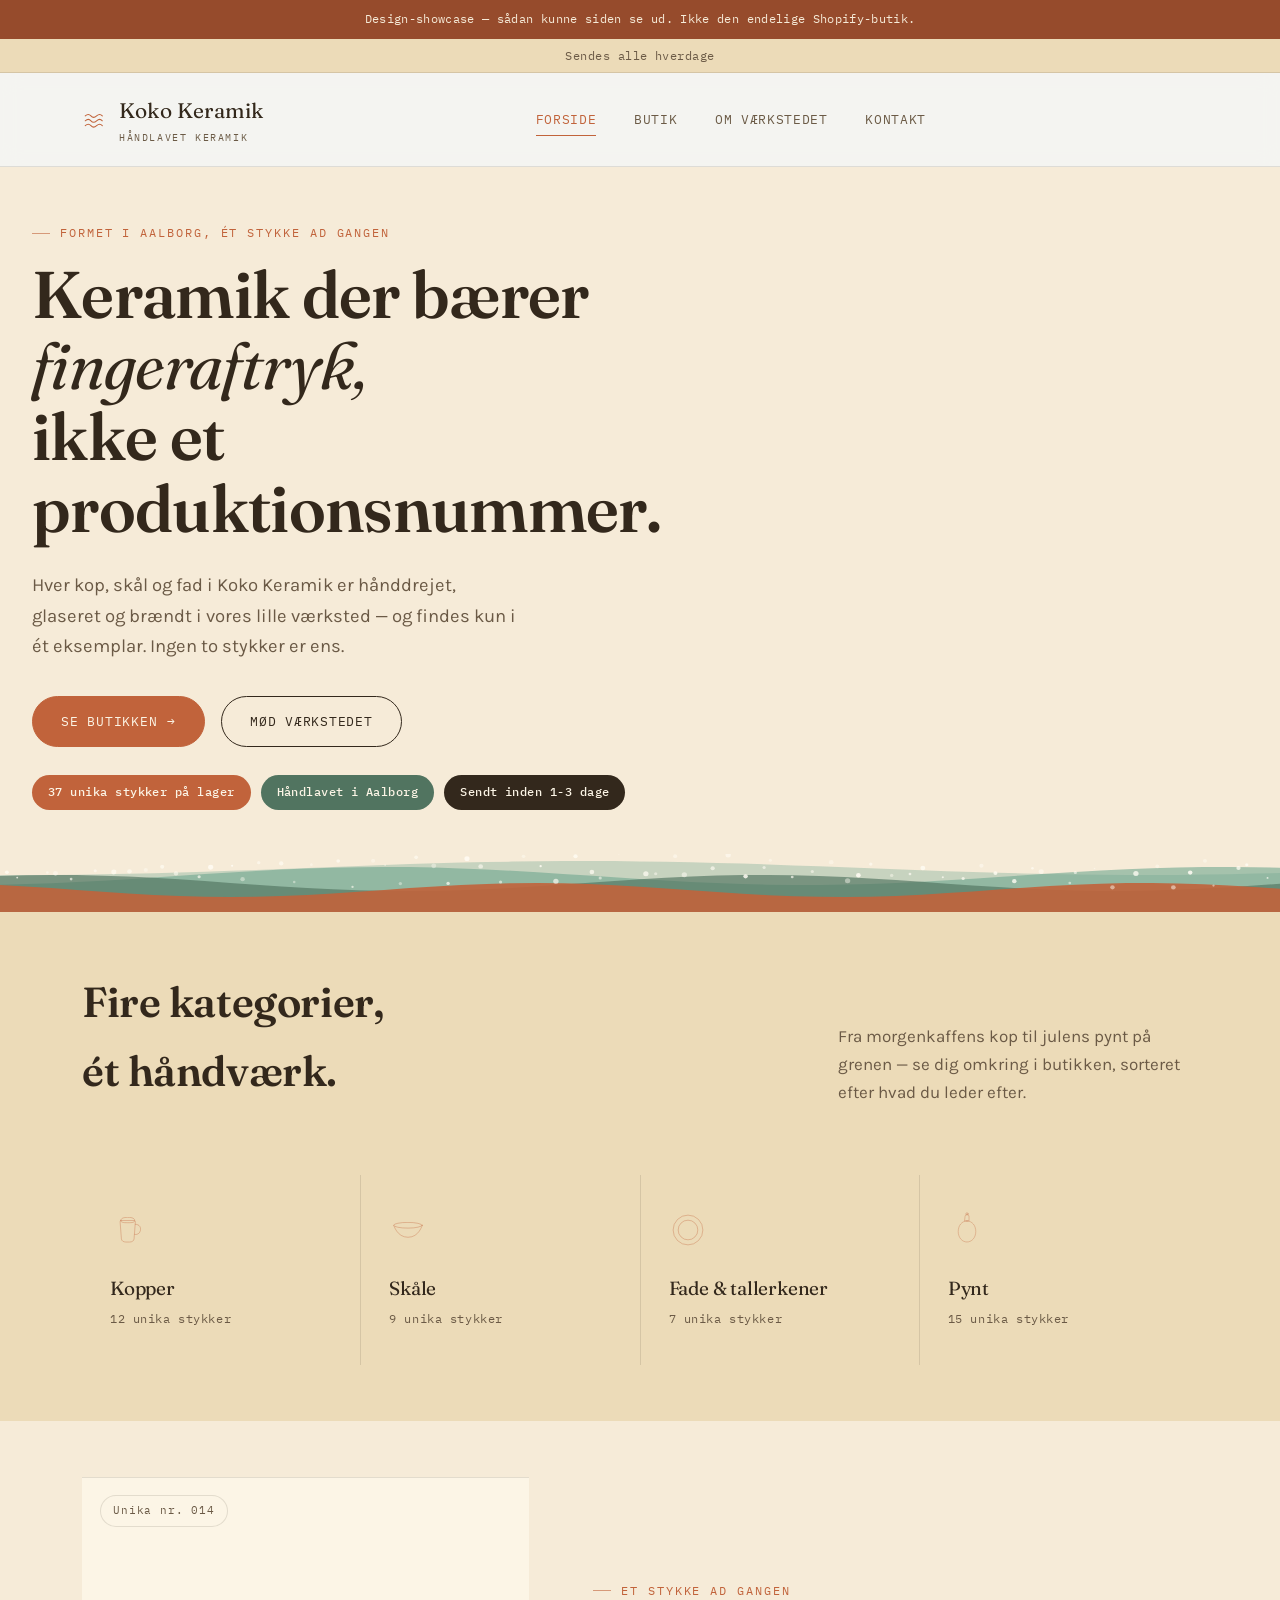
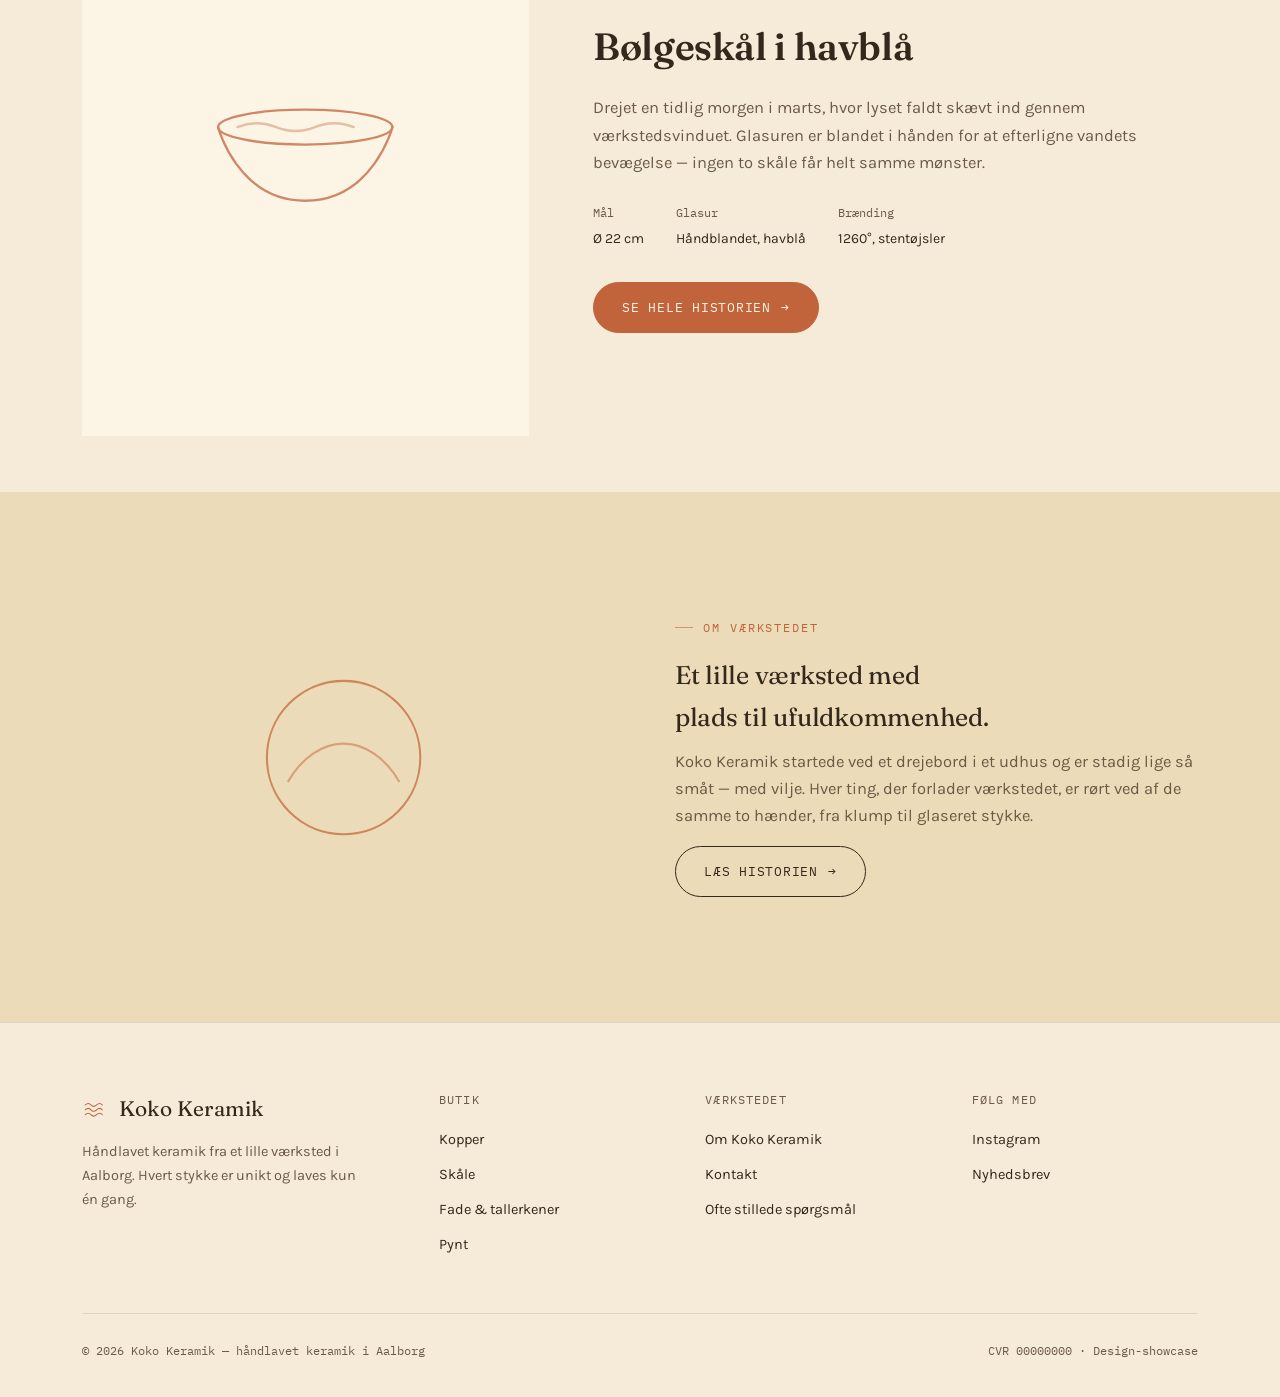
==== index.html @ 6562b710 "Add files via upload" ====
<!DOCTYPE html>
<html lang="da">
<head>
<meta charset="UTF-8">
<meta name="viewport" content="width=device-width, initial-scale=1.0">
<title>Koko Keramik — Håndlavet keramik</title>
<link rel="preconnect" href="https://fonts.googleapis.com">
<link href="https://fonts.googleapis.com/css2?family=Fraunces:ital,opsz,wght@0,9..144,300;0,9..144,500;0,9..144,600;1,9..144,400;1,9..144,500&family=Karla:wght@400;500;600&family=IBM+Plex+Mono:wght@400;500;700&display=swap" rel="stylesheet">
<link rel="stylesheet" href="style.css">
</head>
<body>

<div class="demo-flag">Design-showcase — sådan kunne siden se ud. Ikke den endelige Shopify-butik.</div>
<div class="announce">
  <div class="announce-track">
    <span class="announce-item show">Sendes alle hverdage</span>
    <span class="announce-item">Håndlavet, ét stykke ad gangen</span>
    <span class="announce-item">Specialbestillinger er mulige</span>
  </div>
</div>

<header class="site">
  <div class="nav">
    <a href="index.html" class="logo">
      <svg viewBox="0 0 32 32" fill="none" stroke="currentColor" stroke-width="1.3" stroke-linecap="round" stroke-linejoin="round"><path d="M4 11c2.5-2.2 5-2.2 7 0s4.5 2.2 7 0 5-2.2 7 0"/><path d="M4 17c2.5-2.2 5-2.2 7 0s4.5 2.2 7 0 5-2.2 7 0"/><path d="M4 23c2.5-2.2 5-2.2 7 0s4.5 2.2 7 0 5-2.2 7 0"/></svg>
      <span>Koko Keramik<span class="sub">Håndlavet keramik</span></span>
    </a>
    <nav class="links">
      <a href="index.html" class="active">Forside</a>
      <div class="nav-drop">
      <a href="butik.html">Butik</a>
      <div class="nav-drop-panel">
        <div class="nav-drop-col"><h5>Kopper</h5>
          <a href="butik.html#kopper">Morgenkopper</a>
          <a href="butik.html#kopper">Espressokopper</a>
          <a href="butik.html#kopper">Krus med hank</a>
        </div>
        <div class="nav-drop-col"><h5>Skåle</h5>
          <a href="butik.html#skaale">Morgenmadsskåle</a>
          <a href="butik.html#skaale">Serveringsskåle</a>
        </div>
        <div class="nav-drop-col"><h5>Fade &amp; tallerkener</h5>
          <a href="butik.html#fade">Store fade</a>
          <a href="butik.html#fade">Tallerkener</a>
        </div>
        <div class="nav-drop-col"><h5>Pynt</h5>
          <a href="butik.html#pynt">Vægpynt</a>
          <a href="butik.html#pynt">Sæsonpynt</a>
        </div>
      </div>
    </div>
      <a href="om-vaerkstedet.html">Om værkstedet</a>
      <a href="kontakt.html">Kontakt</a>
    </nav>
    <div class="nav-cart">
      <button class="burger" aria-label="Åbn menu" aria-expanded="false">
        <svg width="24" height="24" viewBox="0 0 24 24" fill="none" stroke="currentColor" stroke-width="1.2" stroke-linecap="round"><path d="M3 6h18M3 12h18M3 18h18"/></svg>
      </button>
    </div>
  </div>
</header>

<main>
  <section class="hero">
    <div class="wrap" style="display:grid;grid-template-columns:1.05fr .95fr;gap:40px;align-items:center;">
      <div>
        <div class="eyebrow">Formet i Aalborg, ét stykke ad gangen</div>
        <h1>Keramik der bærer <span class="italic">fingeraftryk,</span><br>ikke et produktionsnummer.</h1>
        <p class="lead">Hver kop, skål og fad i Koko Keramik er hånddrejet, glaseret og brændt i vores lille værksted — og findes kun i ét eksemplar. Ingen to stykker er ens.</p>
        <div class="hero-cta">
          <a href="butik.html" class="btn btn-primary">Se butikken <span class="btn-arrow">→</span></a>
          <a href="om-vaerkstedet.html" class="btn">Mød værkstedet</a>
        </div>
        <div class="hero-badges">
          <span>37 unika stykker på lager</span>
          <span>Håndlavet i Aalborg</span>
          <span>Sendt inden 1-3 dage</span>
        </div>
      </div>
      <div class="hero-art">
        <svg viewBox="0 0 200 260" fill="none" stroke="currentColor" stroke-width="1.2" stroke-linecap="round" stroke-linejoin="round" style="color:var(--clay)">
          <path class="draw-path" d="M20 90c14-10 28-10 42 0s28 10 42 0 28-10 42 0 28-10 42-10"/>
          <path class="draw-path" style="animation-delay:.6s" d="M14 128c14-10 28-10 42 0s28 10 42 0 28-10 42 0 28-10 42-10"/>
          <path class="draw-path" style="animation-delay:.9s" d="M8 166c14-10 28-10 42 0s28 10 42 0 28-10 42 0 28-10 42-10"/>
          <path class="draw-path" style="animation-delay:1.2s" opacity=".6" d="M2 204c14-10 28-10 42 0s28 10 42 0 28-10 42 0 28-10 42-10"/>
        </svg>
      </div>
    </div>
  </section>

  <div class="wave-edge" data-wave></div>

  <section class="alt">
    <div class="wrap fade-up">
      <div class="section-head">
        <h2>Fire kategorier,<br>ét håndværk.</h2>
        <p class="desc">Fra morgenkaffens kop til julens pynt på grenen — se dig omkring i butikken, sorteret efter hvad du leder efter.</p>
      </div>
      <div class="cat-grid">
        <a href="butik.html#kopper" class="cat-card">
          <svg viewBox="0 0 120 120" fill="none" stroke="currentColor" stroke-width="1.3" stroke-linecap="round" stroke-linejoin="round"><path d="M35 30c-2 0-3 2-3 5l4 53c.5 6 6 10 14 10h12c8 0 13.5-4 14-10l4-53c0-3-1-5-3-5z"/><path d="M80 42c14 0 18 10 16 20-2 10-12 14-18 12"/><path d="M34 30c0-6 7-10 22-10s22 4 22 10-7 7-22 7-22-1-22-7z"/></svg>
          <h3>Kopper</h3>
          <div class="cnt">12 unika stykker</div>
          <span class="go">Se alle →</span>
        </a>
        <a href="butik.html#skaale" class="cat-card">
          <svg viewBox="0 0 120 90" fill="none" stroke="currentColor" stroke-width="1.3" stroke-linecap="round" stroke-linejoin="round"><path d="M15 30c0 0 10 38 45 38s45-38 45-38"/><ellipse cx="60" cy="30" rx="45" ry="9"/></svg>
          <h3>Skåle</h3>
          <div class="cnt">9 unika stykker</div>
          <span class="go">Se alle →</span>
        </a>
        <a href="butik.html#fade" class="cat-card">
          <svg viewBox="0 0 120 120" fill="none" stroke="currentColor" stroke-width="1.3"><circle cx="60" cy="60" r="47"/><circle cx="60" cy="60" r="31"/></svg>
          <h3>Fade &amp; tallerkener</h3>
          <div class="cnt">7 unika stykker</div>
          <span class="go">Se alle →</span>
        </a>
        <a href="butik.html#pynt" class="cat-card">
          <svg viewBox="0 0 100 130" fill="none" stroke="currentColor" stroke-width="1.3" stroke-linecap="round" stroke-linejoin="round"><path d="M50 34c18 0 30 16 30 36 0 22-14 36-30 36s-30-14-30-36c0-20 12-36 30-36z"/><path d="M43 20c0-5 3-8 7-8s7 3 7 8v14H43z"/><circle cx="50" cy="10" r="4"/></svg>
          <h3>Pynt</h3>
          <div class="cnt">15 unika stykker</div>
          <span class="go">Se alle →</span>
        </a>
      </div>
    </div>
  </section>

  <section>
    <div class="wrap spotlight fade-up">
      <div class="spotlight-art">
        <span class="tag-unika">Unika nr. 014</span>
        <svg viewBox="0 0 120 90" fill="none" stroke="currentColor" stroke-width="1.2" stroke-linecap="round" stroke-linejoin="round"><path d="M15 30c0 0 10 38 45 38s45-38 45-38"/><ellipse cx="60" cy="30" rx="45" ry="9"/><path d="M25 30q10-4 20 0t20 0 20 0" opacity=".5"/></svg>
      </div>
      <div>
        <div class="eyebrow">Et stykke ad gangen</div>
        <h2>Bølgeskål i havblå</h2>
        <p class="story">Drejet en tidlig morgen i marts, hvor lyset faldt skævt ind gennem værkstedsvinduet. Glasuren er blandet i hånden for at efterligne vandets bevægelse — ingen to skåle får helt samme mønster.</p>
        <div class="meta">
          <div>Mål<span>Ø 22 cm</span></div>
          <div>Glasur<span>Håndblandet, havblå</span></div>
          <div>Brænding<span>1260°, stentøjsler</span></div>
        </div>
        <a href="produkt.html" class="btn btn-primary">Se hele historien <span class="btn-arrow">→</span></a>
      </div>
    </div>
  </section>

  <section class="alt">
    <div class="wrap split fade-up">
      <div class="split-art">
        <svg viewBox="0 0 120 120" fill="none" stroke="currentColor" stroke-width="1.2"><circle cx="60" cy="60" r="44"/><path d="M28 74c8-14 20-22 32-22s24 8 32 22" opacity=".7"/></svg>
      </div>
      <div>
        <div class="eyebrow">Om værkstedet</div>
        <h2>Et lille værksted med<br>plads til ufuldkommenhed.</h2>
        <p>Koko Keramik startede ved et drejebord i et udhus og er stadig lige så småt — med vilje. Hver ting, der forlader værkstedet, er rørt ved af de samme to hænder, fra klump til glaseret stykke.</p>
        <a href="om-vaerkstedet.html" class="btn">Læs historien <span class="btn-arrow">→</span></a>
      </div>
    </div>
  </section>
</main>

<footer>
  <div class="wrap">
    <div class="footer-grid">
      <div>
        <div class="logo" style="margin-bottom:14px;">
          <svg viewBox="0 0 32 32" fill="none" stroke="currentColor" stroke-width="1.3" stroke-linecap="round" stroke-linejoin="round"><path d="M4 11c2.5-2.2 5-2.2 7 0s4.5 2.2 7 0 5-2.2 7 0"/><path d="M4 17c2.5-2.2 5-2.2 7 0s4.5 2.2 7 0 5-2.2 7 0"/><path d="M4 23c2.5-2.2 5-2.2 7 0s4.5 2.2 7 0 5-2.2 7 0"/></svg>
          <span>Koko Keramik</span>
        </div>
        <p style="max-width:32ch;color:var(--ink-soft);font-size:14.5px;">Håndlavet keramik fra et lille værksted i Aalborg. Hvert stykke er unikt og laves kun én gang.</p>
      </div>
      <div>
        <h4>Butik</h4>
        <ul>
          <li><a href="butik.html#kopper">Kopper</a></li>
          <li><a href="butik.html#skaale">Skåle</a></li>
          <li><a href="butik.html#fade">Fade &amp; tallerkener</a></li>
          <li><a href="butik.html#pynt">Pynt</a></li>
        </ul>
      </div>
      <div>
        <h4>Værkstedet</h4>
        <ul>
          <li><a href="om-vaerkstedet.html">Om Koko Keramik</a></li>
          <li><a href="kontakt.html">Kontakt</a></li>
          <li><a href="kontakt.html#faq">Ofte stillede spørgsmål</a></li>
        </ul>
      </div>
      <div>
        <h4>Følg med</h4>
        <ul>
          <li><a href="#">Instagram</a></li>
          <li><a href="#">Nyhedsbrev</a></li>
        </ul>
      </div>
    </div>
    <div class="footer-bottom">
      <span>© 2026 Koko Keramik — håndlavet keramik i Aalborg</span>
      <span>CVR 00000000 · Design-showcase</span>
    </div>
  </div>
</footer>

<script src="script.js"></script>
</body>
</html>
---- style.css ----
/* ===========================================================
   Lerværk / Keramik-webshop showcase
   Design tokens — "skum på stranden" (foam on the shore)
=========================================================== */
:root{
  --bone: #F6EBD8;          /* canvas — sun-warmed dune sand */
  --bone-deep: #ECDBB8;     /* section alt bg — warm packed sand */
  --card: #FCF5E6;          /* card surface — bleached shell, warm white */
  --ink: #33281C;           /* primary text — warm driftwood near-black */
  --ink-soft: #6B5A46;      /* secondary text — warm sand-brown */
  --clay: #C1633B;          /* primary accent — sunset terracotta */
  --clay-deep: #964B2C;     /* hover/deep accent */
  --sage: #71A78F;          /* secondary accent — sunlit shore water */
  --sage-deep: #517460;
  --taupe: #CDB78C;         /* borders, muted — warm sand line */
  --line: rgba(51,40,28,0.12);
  --gold: #D9A552;          /* rare highlight — golden hour on the water */
  --foam: #FFFCF3;

  --font-display: 'Fraunces', serif;
  --font-body: 'Karla', sans-serif;
  --font-mono: 'IBM Plex Mono', monospace;

  --wrap: 1180px;
}

*{box-sizing:border-box;}
html{scroll-behavior:smooth;}
body{
  margin:0;
  background:var(--bone);
  color:var(--ink);
  font-family:var(--font-body);
  font-size:17px;
  line-height:1.65;
  -webkit-font-smoothing:antialiased;
}
img,svg{max-width:100%;display:block;}
a{color:inherit;text-decoration:none;}
h1,h2,h3,h4{font-family:var(--font-display);font-weight:400;margin:0 0 .4em;letter-spacing:-0.01em;color:var(--ink);}
p{margin:0 0 1em;}
.wrap{max-width:var(--wrap);margin:0 auto;padding:0 32px;}
.eyebrow{font-family:var(--font-mono);font-size:12px;letter-spacing:.16em;text-transform:uppercase;color:var(--clay);display:flex;align-items:center;gap:10px;margin-bottom:16px;font-weight:400;}
.eyebrow::before{content:"";width:18px;height:1px;background:var(--clay);display:inline-block;opacity:.6;}
.italic{font-style:italic;font-weight:400;}

.wave-edge{width:100%;height:58px;overflow:hidden;line-height:0;}
.wave-edge svg{width:100%;height:58px;display:block;}

.btn{display:inline-flex;align-items:center;gap:10px;font-family:var(--font-mono);font-size:12.5px;letter-spacing:.06em;text-transform:uppercase;padding:14px 28px;border-radius:999px;border:1px solid var(--ink);background:transparent;color:var(--ink);cursor:pointer;transition:all .3s ease;}
.btn:hover{background:var(--ink);color:var(--bone);border-color:var(--ink);}
.btn-primary{background:var(--clay);border-color:var(--clay);color:var(--card);}
.btn-primary:hover{background:var(--clay-deep);border-color:var(--clay-deep);color:var(--card);}
.btn-arrow{transition:transform .3s ease;}
.btn:hover .btn-arrow{transform:translateX(4px);}

header.site{position:sticky;top:0;z-index:50;background:rgba(244,246,245,0.86);backdrop-filter:blur(10px);border-bottom:1px solid var(--line);}
.nav{max-width:var(--wrap);margin:0 auto;padding:20px 32px;display:flex;align-items:center;justify-content:space-between;}
.logo{display:flex;align-items:center;gap:11px;font-family:var(--font-display);font-size:21px;font-weight:400;color:var(--ink);letter-spacing:.01em;}
.logo svg{width:26px;height:26px;flex-shrink:0;color:var(--clay);}
.logo .sub{font-family:var(--font-mono);font-size:10px;letter-spacing:.16em;text-transform:uppercase;color:var(--ink-soft);display:block;font-weight:400;margin-top:2px;}
nav.links{display:flex;flex-direction:row;flex-wrap:nowrap;align-items:center;gap:38px;font-family:var(--font-mono);font-size:12.5px;letter-spacing:.05em;text-transform:uppercase;}
nav.links a{position:relative;padding:4px 0;color:var(--ink-soft);font-weight:400;}
nav.links a:hover,nav.links a.active{color:var(--clay);}
nav.links a.active::after{content:"";position:absolute;left:0;right:0;bottom:-2px;height:1px;background:var(--clay);}
.nav-cart{display:flex;align-items:center;gap:22px;}
.burger{display:none;background:none;border:none;cursor:pointer;color:var(--ink);}

@media (max-width:860px){
  nav.links{position:fixed;inset:66px 0 0 0;background:var(--bone);flex-direction:column;gap:0;padding:10px 32px;transform:translateY(-8px);opacity:0;pointer-events:none;transition:all .25s ease;border-top:1px solid var(--line);}
  nav.links.open{opacity:1;transform:translateY(0);pointer-events:auto;}
  nav.links a{padding:16px 0;border-bottom:1px solid var(--line);font-size:13.5px;}
  .burger{display:block;}
}

.hero{padding:56px 0 44px;display:grid;grid-template-columns:1.05fr .95fr;gap:40px;align-items:center;}
.hero h1{font-size:clamp(40px,5.4vw,66px);line-height:1.08;font-weight:600;}
.hero p.lead{font-size:18.5px;color:var(--ink-soft);max-width:44ch;margin-bottom:34px;font-weight:400;}
.hero-cta{display:flex;gap:16px;flex-wrap:wrap;}
.hero-badges{display:flex;gap:10px;flex-wrap:wrap;margin-top:28px;}
.hero-badges span{font-family:var(--font-mono);font-size:11.5px;font-weight:500;letter-spacing:.04em;background:var(--clay);color:var(--card);padding:8px 16px;border-radius:999px;}
.hero-badges span:nth-child(2){background:var(--sage-deep);}
.hero-badges span:nth-child(3){background:var(--ink);}
.hero-art{position:relative;display:flex;align-items:center;justify-content:center;}
.hero-art svg{width:100%;max-width:440px;}
.draw-path{stroke-dasharray:1400;stroke-dashoffset:1400;animation:draw 2.8s ease forwards .3s;}
@keyframes draw{to{stroke-dashoffset:0;}}
@media (prefers-reduced-motion: reduce){.draw-path{animation:none;stroke-dashoffset:0;}}

@media (max-width:860px){
  .hero{grid-template-columns:1fr;padding:52px 0 30px;text-align:left;}
  .hero-art{order:-1;margin-bottom:8px;}
  .hero-art svg{max-width:240px;}
}

section{padding:56px 0;}
section.alt{background:var(--bone-deep);}
.section-head{display:flex;justify-content:space-between;align-items:flex-end;gap:24px;margin-bottom:52px;flex-wrap:wrap;}
.section-head h2{font-size:clamp(28px,3.6vw,42px);max-width:15ch;font-weight:600;}
.section-head .desc{max-width:36ch;color:var(--ink-soft);}

.cat-grid{display:grid;grid-template-columns:repeat(4,1fr);gap:1px;background:var(--line);}
.cat-card{background:var(--bone-deep);padding:36px 28px;transition:background .3s ease;position:relative;}
section:not(.alt) .cat-card{background:var(--card);}
.cat-card:hover{background:var(--bone);}
.cat-card svg{width:38px;height:38px;color:var(--clay);margin-bottom:24px;opacity:.85;}
.cat-card h3{font-size:19px;margin-bottom:6px;font-weight:400;}
.cat-card .cnt{font-family:var(--font-mono);font-size:11.5px;color:var(--ink-soft);letter-spacing:.05em;}
.cat-card .go{position:absolute;right:22px;bottom:22px;font-family:var(--font-mono);font-size:11.5px;opacity:0;transform:translateX(-6px);transition:all .3s ease;color:var(--clay);}
.cat-card:hover .go{opacity:1;transform:translateX(0);}
@media (max-width:860px){.cat-grid{grid-template-columns:1fr 1fr;}}
@media (max-width:520px){.cat-grid{grid-template-columns:1fr;}}

.spotlight{display:grid;grid-template-columns:.85fr 1.15fr;gap:64px;align-items:center;}
.spotlight-art{background:var(--card);aspect-ratio:4/5;display:flex;align-items:center;justify-content:center;position:relative;overflow:hidden;box-shadow:0 1px 0 var(--line) inset;}
.spotlight-art svg{width:52%;color:var(--clay);opacity:.75;}
.tag-unika{position:absolute;top:18px;left:18px;font-family:var(--font-mono);font-size:10.5px;letter-spacing:.08em;background:var(--card);color:var(--ink-soft);padding:6px 12px;border:1px solid var(--line);border-radius:999px;}
.spotlight h2{font-size:clamp(26px,3vw,38px);font-weight:600;}
.spotlight .story{color:var(--ink-soft);font-size:16.5px;}
.spotlight .meta{display:flex;gap:32px;margin:28px 0 32px;font-family:var(--font-mono);font-size:11.5px;color:var(--ink-soft);flex-wrap:wrap;}
.spotlight .meta div span{display:block;color:var(--ink);font-size:14px;font-family:var(--font-body);margin-top:4px;}
@media (max-width:860px){.spotlight{grid-template-columns:1fr;}}

.split{display:grid;grid-template-columns:1fr 1fr;gap:70px;align-items:center;}
.split-art{background:var(--bone-deep);aspect-ratio:5/4;display:flex;align-items:center;justify-content:center;}
.split-art svg{width:40%;color:var(--clay);opacity:.7;}
.split p{color:var(--ink-soft);font-size:16.5px;}
@media (max-width:860px){.split{grid-template-columns:1fr;gap:32px;}}

footer{border-top:1px solid var(--line);padding:68px 0 36px;}
.footer-grid{display:grid;grid-template-columns:1.4fr 1fr 1fr 1fr;gap:40px;margin-bottom:56px;}
.footer-grid h4{font-family:var(--font-mono);font-size:11.5px;letter-spacing:.1em;text-transform:uppercase;color:var(--ink-soft);margin-bottom:18px;font-weight:400;}
.footer-grid ul{list-style:none;padding:0;margin:0;display:flex;flex-direction:column;gap:11px;font-size:14.5px;}
.footer-grid ul a:hover{color:var(--clay);}
.footer-bottom{display:flex;justify-content:space-between;align-items:center;padding-top:28px;border-top:1px solid var(--line);font-family:var(--font-mono);font-size:11.5px;color:var(--ink-soft);flex-wrap:wrap;gap:12px;}
@media (max-width:860px){.footer-grid{grid-template-columns:1fr 1fr;}}

.crumbs{font-family:var(--font-mono);font-size:11.5px;color:var(--ink-soft);padding:26px 0 0;letter-spacing:.03em;}
.crumbs a:hover{color:var(--clay);}

.page-head{padding:32px 0 40px;}
.page-head h1{font-size:clamp(34px,4.6vw,52px);max-width:17ch;font-weight:600;}
.page-head p{max-width:52ch;color:var(--ink-soft);font-size:17.5px;}

.tabs{display:flex;gap:10px;flex-wrap:wrap;margin-bottom:44px;font-family:var(--font-mono);font-size:12px;letter-spacing:.05em;text-transform:uppercase;}
.tab{padding:10px 20px;border:1px solid var(--line);border-radius:999px;cursor:pointer;background:transparent;color:var(--ink-soft);transition:all .25s ease;}
.tab:hover{border-color:var(--clay);color:var(--clay);}
.tab.active{background:var(--ink);border-color:var(--ink);color:var(--bone);}

.product-grid{display:grid;grid-template-columns:repeat(3,1fr);gap:44px 30px;}
.p-card{cursor:pointer;}
.p-card .thumb{background:var(--card);aspect-ratio:4/5;display:flex;align-items:center;justify-content:center;position:relative;overflow:hidden;margin-bottom:18px;box-shadow:0 1px 0 var(--line) inset;}
.p-card .thumb svg{width:44%;color:var(--clay);opacity:.7;transition:transform .4s ease,opacity .3s ease;}
.p-card:hover .thumb svg{transform:scale(1.05);opacity:.95;}
.p-card .row{display:flex;justify-content:space-between;align-items:baseline;gap:10px;}
.p-card h3{font-size:16.5px;margin-bottom:4px;font-weight:400;}
.p-card .cat{font-family:var(--font-mono);font-size:10.5px;color:var(--ink-soft);letter-spacing:.06em;text-transform:uppercase;}
.p-card .price{font-family:var(--font-mono);font-size:14px;white-space:nowrap;color:var(--ink-soft);}
.p-card .desc{font-size:14px;color:var(--ink-soft);margin-top:5px;}
.stock{position:absolute;top:14px;left:14px;font-family:var(--font-mono);font-size:10px;background:var(--card);color:var(--ink-soft);border:1px solid var(--line);border-radius:999px;padding:5px 10px;letter-spacing:.04em;}
@media (max-width:860px){.product-grid{grid-template-columns:1fr 1fr;}}
@media (max-width:560px){.product-grid{grid-template-columns:1fr;}}

.p-detail{display:grid;grid-template-columns:1fr 1fr;gap:70px;padding:40px 0 90px;}
.p-detail .art{background:var(--card);aspect-ratio:4/5;display:flex;align-items:center;justify-content:center;position:relative;box-shadow:0 1px 0 var(--line) inset;}
.p-detail .art svg{width:54%;color:var(--clay);opacity:.75;}
.p-detail .price{font-family:var(--font-mono);font-size:22px;margin:16px 0 24px;color:var(--ink-soft);}
.spec-list{border-top:1px solid var(--line);margin-top:30px;}
.spec-list div{display:flex;justify-content:space-between;padding:14px 0;border-bottom:1px solid var(--line);font-size:14.5px;}
.spec-list span:first-child{color:var(--ink-soft);font-family:var(--font-mono);font-size:11px;text-transform:uppercase;letter-spacing:.05em;}
.story-block{margin-top:28px;color:var(--ink-soft);}
.buy-row{display:flex;gap:14px;margin-top:32px;flex-wrap:wrap;}
@media (max-width:860px){.p-detail{grid-template-columns:1fr;gap:34px;}}

.timeline{display:grid;grid-template-columns:repeat(4,1fr);gap:30px;}
.tl-step{border-top:1px solid var(--clay);padding-top:20px;}
.tl-step .num{font-family:var(--font-mono);font-size:11px;color:var(--clay);margin-bottom:12px;display:block;letter-spacing:.04em;}
.tl-step h3{font-weight:400;}
@media (max-width:860px){.timeline{grid-template-columns:1fr 1fr;}}
@media (max-width:560px){.timeline{grid-template-columns:1fr;}}

.values{display:grid;grid-template-columns:repeat(3,1fr);gap:1px;background:var(--line);margin-top:64px;}
.value{background:var(--bone-deep);padding:36px 30px;}
section:not(.alt) .value{background:var(--card);}
.value h3{font-size:17.5px;font-weight:400;}
.value p{color:var(--ink-soft);font-size:14.5px;margin:0;}
@media (max-width:760px){.values{grid-template-columns:1fr;}}

.contact-grid{display:grid;grid-template-columns:1fr 1fr;gap:70px;padding:20px 0 90px;}
.field{margin-bottom:22px;}
.field label{display:block;font-family:var(--font-mono);font-size:11px;text-transform:uppercase;letter-spacing:.06em;color:var(--ink-soft);margin-bottom:9px;}
.field input,.field textarea,.field select{width:100%;border:none;border-bottom:1px solid var(--taupe);background:transparent;padding:12px 2px;font-family:var(--font-body);font-size:15px;color:var(--ink);}
.field textarea{resize:vertical;min-height:110px;border:1px solid var(--taupe);padding:12px 14px;}
.field input:focus,.field textarea:focus,.field select:focus{outline:none;border-color:var(--clay);}
.info-block{margin-bottom:36px;}
.info-block h4{font-family:var(--font-mono);font-size:11px;text-transform:uppercase;letter-spacing:.08em;color:var(--ink-soft);margin-bottom:11px;font-weight:400;}
.map{background:var(--card);box-shadow:0 1px 0 var(--line) inset;aspect-ratio:16/9;display:flex;align-items:center;justify-content:center;color:var(--ink-soft);font-family:var(--font-mono);font-size:12px;margin-top:36px;}
@media (max-width:860px){.contact-grid{grid-template-columns:1fr;gap:36px;}}

.demo-flag{background:var(--clay-deep);color:var(--bone);text-align:center;padding:10px 16px;font-family:var(--font-mono);font-size:11.5px;letter-spacing:.03em;}
.demo-flag a{text-decoration:underline;}

.announce{background:var(--bone-deep);border-bottom:1px solid var(--line);height:34px;display:flex;align-items:center;justify-content:center;overflow:hidden;}
.announce-track{position:relative;height:16px;width:100%;}
.announce-item{position:absolute;left:50%;top:0;transform:translateX(-50%);opacity:0;transition:opacity .5s ease;white-space:nowrap;font-family:var(--font-mono);font-size:11.5px;letter-spacing:.04em;color:var(--ink-soft);}
.announce-item.show{opacity:1;}

.nav-drop{position:relative;display:flex;align-items:center;}
.nav-drop-panel{position:absolute;top:100%;left:50%;transform:translateX(-50%) translateY(6px);background:var(--card);border:1px solid var(--line);box-shadow:0 14px 28px rgba(51,40,28,0.08);padding:24px 28px;display:flex;gap:34px;opacity:0;pointer-events:none;transition:opacity .2s ease, transform .2s ease;white-space:nowrap;border-radius:4px;z-index:60;}
.nav-drop:hover .nav-drop-panel,.nav-drop:focus-within .nav-drop-panel{opacity:1;pointer-events:auto;transform:translateX(-50%) translateY(0);}
.nav-drop-col h5{font-family:var(--font-mono);font-size:11px;text-transform:uppercase;letter-spacing:.06em;color:var(--ink);margin:0 0 12px;font-weight:700;text-decoration:underline;text-decoration-color:var(--clay);text-underline-offset:4px;}
.nav-drop-col a{display:block;font-size:13.5px;color:var(--ink);padding:5px 0;text-transform:none;letter-spacing:0;font-family:var(--font-body);}
.nav-drop-col a:hover{color:var(--clay);}
@media (max-width:860px){.nav-drop-panel{display:none;}}

.fade-up{opacity:0;transform:translateY(16px);transition:opacity .7s ease, transform .7s ease;}
.fade-up.in{opacity:1;transform:translateY(0);}
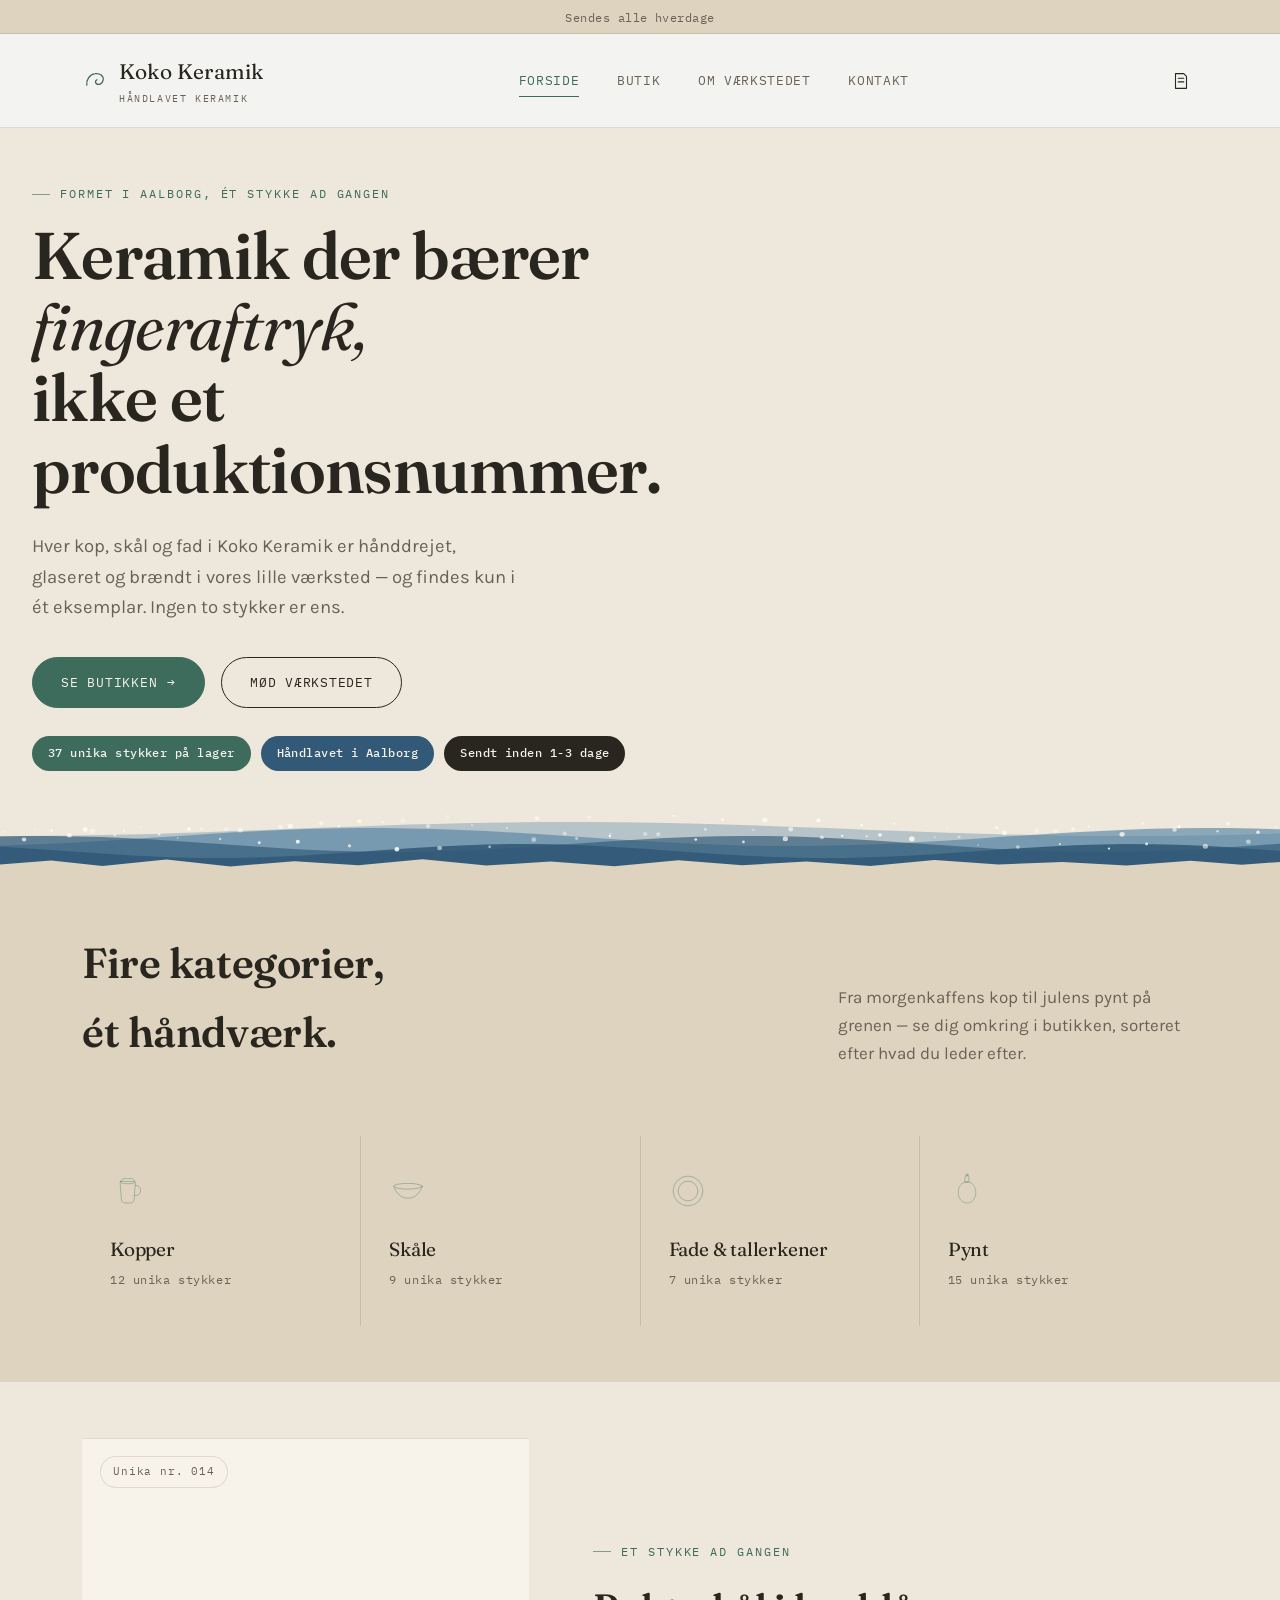
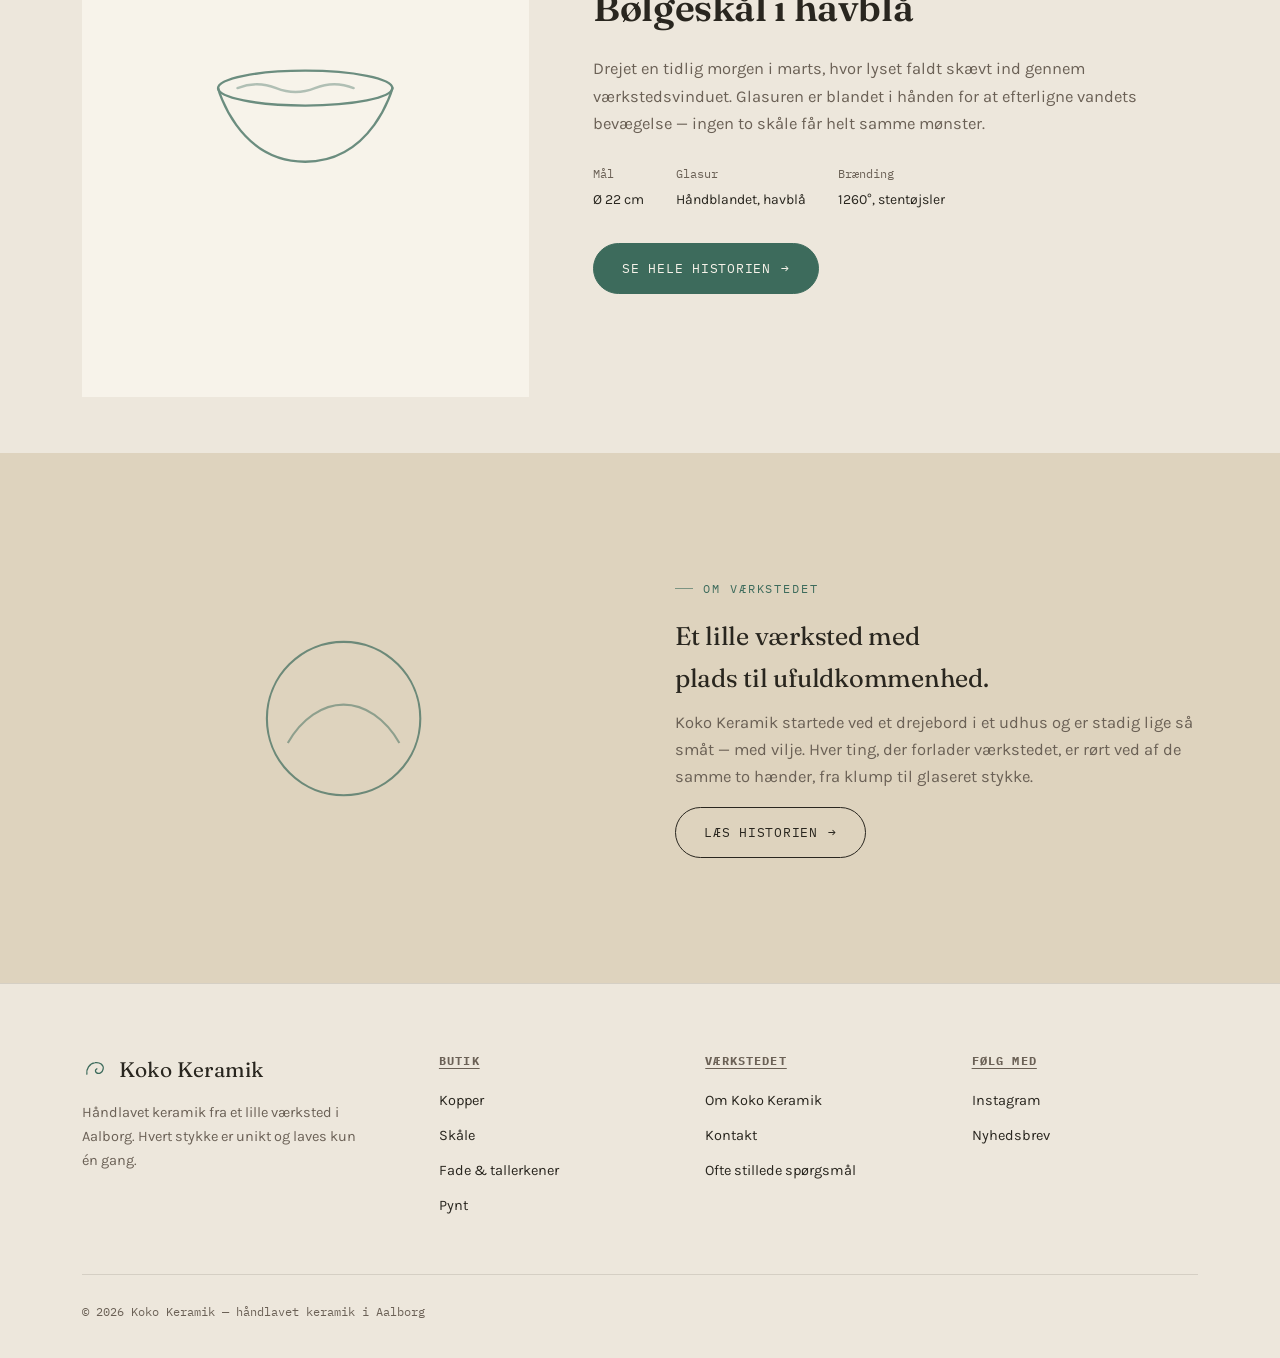
==== commit d8b17853: "Add files via upload" ====
--- a/index.html
+++ b/index.html
@@ -10,7 +10,6 @@
 </head>
 <body>
 
-<div class="demo-flag">Design-showcase — sådan kunne siden se ud. Ikke den endelige Shopify-butik.</div>
 <div class="announce">
   <div class="announce-track">
     <span class="announce-item show">Sendes alle hverdage</span>
@@ -22,7 +21,7 @@
 <header class="site">
   <div class="nav">
     <a href="index.html" class="logo">
-      <svg viewBox="0 0 32 32" fill="none" stroke="currentColor" stroke-width="1.3" stroke-linecap="round" stroke-linejoin="round"><path d="M4 11c2.5-2.2 5-2.2 7 0s4.5 2.2 7 0 5-2.2 7 0"/><path d="M4 17c2.5-2.2 5-2.2 7 0s4.5 2.2 7 0 5-2.2 7 0"/><path d="M4 23c2.5-2.2 5-2.2 7 0s4.5 2.2 7 0 5-2.2 7 0"/></svg>
+      <svg viewBox="0 0 32 32" fill="none" stroke="currentColor" stroke-width="1.6" stroke-linecap="round" stroke-linejoin="round"><path d="M6 21c-1-6 3-13 10-14 6-1 11 3 10 8-.8 4-5 6.5-8 4.5-2-1.3-2-4 .3-5"/></svg>
       <span>Koko Keramik<span class="sub">Håndlavet keramik</span></span>
     </a>
     <nav class="links">
@@ -53,6 +52,10 @@
       <a href="kontakt.html">Kontakt</a>
     </nav>
     <div class="nav-cart">
+      <button class="huskeseddel-toggle" aria-label="Åbn huskeseddel" type="button">
+        <svg width="22" height="22" viewBox="0 0 24 24" fill="none" stroke="currentColor" stroke-width="1.2" stroke-linecap="round" stroke-linejoin="round"><path d="M6 4h9l3 3v13H6z"/><path d="M9 9h6M9 13h6"/></svg>
+        <span class="huskeseddel-count">0</span>
+      </button>
       <button class="burger" aria-label="Åbn menu" aria-expanded="false">
         <svg width="24" height="24" viewBox="0 0 24 24" fill="none" stroke="currentColor" stroke-width="1.2" stroke-linecap="round"><path d="M3 6h18M3 12h18M3 18h18"/></svg>
       </button>
@@ -165,7 +168,7 @@
     <div class="footer-grid">
       <div>
         <div class="logo" style="margin-bottom:14px;">
-          <svg viewBox="0 0 32 32" fill="none" stroke="currentColor" stroke-width="1.3" stroke-linecap="round" stroke-linejoin="round"><path d="M4 11c2.5-2.2 5-2.2 7 0s4.5 2.2 7 0 5-2.2 7 0"/><path d="M4 17c2.5-2.2 5-2.2 7 0s4.5 2.2 7 0 5-2.2 7 0"/><path d="M4 23c2.5-2.2 5-2.2 7 0s4.5 2.2 7 0 5-2.2 7 0"/></svg>
+          <svg viewBox="0 0 32 32" fill="none" stroke="currentColor" stroke-width="1.6" stroke-linecap="round" stroke-linejoin="round"><path d="M6 21c-1-6 3-13 10-14 6-1 11 3 10 8-.8 4-5 6.5-8 4.5-2-1.3-2-4 .3-5"/></svg>
           <span>Koko Keramik</span>
         </div>
         <p style="max-width:32ch;color:var(--ink-soft);font-size:14.5px;">Håndlavet keramik fra et lille værksted i Aalborg. Hvert stykke er unikt og laves kun én gang.</p>
@@ -197,11 +200,19 @@
     </div>
     <div class="footer-bottom">
       <span>© 2026 Koko Keramik — håndlavet keramik i Aalborg</span>
-      <span>CVR 00000000 · Design-showcase</span>
     </div>
   </div>
 </footer>
-
+<div class="huskeseddel-drawer">
+  <div class="huskeseddel-panel">
+    <div class="huskeseddel-head">
+      <h4>Din huskeseddel</h4>
+      <button type="button" class="huskeseddel-close" aria-label="Luk">×</button>
+    </div>
+    <div class="huskeseddel-body"></div>
+    <button type="button" class="btn btn-primary huskeseddel-send">Send huskeseddel på mail <span class="btn-arrow">→</span></button>
+  </div>
+</div>
 <script src="script.js"></script>
 </body>
 </html>
--- a/style.css
+++ b/style.css
@@ -1,21 +1,21 @@
 /* ===========================================================
-   Lerværk / Keramik-webshop showcase
+   Koko Keramik / Keramik-webshop showcase
    Design tokens — "skum på stranden" (foam on the shore)
 =========================================================== */
 :root{
-  --bone: #F6EBD8;          /* canvas — sun-warmed dune sand */
-  --bone-deep: #ECDBB8;     /* section alt bg — warm packed sand */
-  --card: #FCF5E6;          /* card surface — bleached shell, warm white */
-  --ink: #33281C;           /* primary text — warm driftwood near-black */
-  --ink-soft: #6B5A46;      /* secondary text — warm sand-brown */
-  --clay: #C1633B;          /* primary accent — sunset terracotta */
-  --clay-deep: #964B2C;     /* hover/deep accent */
-  --sage: #71A78F;          /* secondary accent — sunlit shore water */
-  --sage-deep: #517460;
-  --taupe: #CDB78C;         /* borders, muted — warm sand line */
-  --line: rgba(51,40,28,0.12);
-  --gold: #D9A552;          /* rare highlight — golden hour on the water */
-  --foam: #FFFCF3;
+  --bone: #EDE7DC;          /* canvas — kold porcelænsslip */
+  --bone-deep: #DED3BE;     /* sektion alt-bg — tørret ler */
+  --card: #F7F3EA;          /* kortoverflade — bleget stentøj */
+  --ink: #29261F;           /* primær tekst — brændt ler, næsten sort */
+  --ink-soft: #6B6156;      /* sekundær tekst — mat lergrå */
+  --clay: #3D6B5C;          /* primær accent — oxidgrøn glasur */
+  --clay-deep: #274A3F;     /* hover/dyb accent */
+  --sage: #4E7FA0;          /* sekundær accent — glasurblåt vand */
+  --sage-deep: #325A78;
+  --taupe: #C7B99E;         /* kanter, dæmpet — varm ler-linje */
+  --line: rgba(41,38,31,0.12);
+  --gold: #C99A46;          /* sjælden highlight — brændingsglød */
+  --foam: #FFFDF6;
 
   --font-display: 'Fraunces', serif;
   --font-body: 'Karla', sans-serif;
@@ -44,8 +44,17 @@
 .eyebrow::before{content:"";width:18px;height:1px;background:var(--clay);display:inline-block;opacity:.6;}
 .italic{font-style:italic;font-weight:400;}
 
-.wave-edge{width:100%;height:58px;overflow:hidden;line-height:0;}
+.wave-edge{width:100%;height:58px;overflow:hidden;line-height:0;position:relative;}
 .wave-edge svg{width:100%;height:58px;display:block;}
+.wave-edge::after{
+  content:"";
+  position:absolute;
+  left:0;right:0;bottom:-1px;
+  height:20px;
+  background:var(--bone);
+  clip-path:polygon(0% 55%,4% 35%,8% 62%,13% 30%,18% 65%,23% 38%,28% 58%,33% 28%,38% 60%,43% 40%,48% 64%,53% 34%,58% 58%,63% 40%,68% 62%,73% 32%,78% 55%,83% 42%,88% 60%,93% 36%,97% 56%,100% 42%,100% 100%,0% 100%);
+}
+.wave-edge:has(+ section.alt)::after{background:var(--bone-deep);}
 
 .btn{display:inline-flex;align-items:center;gap:10px;font-family:var(--font-mono);font-size:12.5px;letter-spacing:.06em;text-transform:uppercase;padding:14px 28px;border-radius:999px;border:1px solid var(--ink);background:transparent;color:var(--ink);cursor:pointer;transition:all .3s ease;}
 .btn:hover{background:var(--ink);color:var(--bone);border-color:var(--ink);}
@@ -55,6 +64,9 @@
 .btn:hover .btn-arrow{transform:translateX(4px);}
 
 header.site{position:sticky;top:0;z-index:50;background:rgba(244,246,245,0.86);backdrop-filter:blur(10px);border-bottom:1px solid var(--line);}
+@media (max-width:860px){
+  header.site{background:var(--bone);backdrop-filter:none;}
+}
 .nav{max-width:var(--wrap);margin:0 auto;padding:20px 32px;display:flex;align-items:center;justify-content:space-between;}
 .logo{display:flex;align-items:center;gap:11px;font-family:var(--font-display);font-size:21px;font-weight:400;color:var(--ink);letter-spacing:.01em;}
 .logo svg{width:26px;height:26px;flex-shrink:0;color:var(--clay);}
@@ -67,9 +79,9 @@
 .burger{display:none;background:none;border:none;cursor:pointer;color:var(--ink);}
 
 @media (max-width:860px){
-  nav.links{position:fixed;inset:66px 0 0 0;background:var(--bone);flex-direction:column;gap:0;padding:10px 32px;transform:translateY(-8px);opacity:0;pointer-events:none;transition:all .25s ease;border-top:1px solid var(--line);}
+  nav.links{position:fixed;inset:66px 0 0 0;background:var(--bone);flex-direction:column;gap:0;padding:10px 32px;transform:translateY(-8px);opacity:0;pointer-events:none;transition:all .25s ease;border-top:1px solid var(--line);z-index:55;}
   nav.links.open{opacity:1;transform:translateY(0);pointer-events:auto;}
-  nav.links a{padding:16px 0;border-bottom:1px solid var(--line);font-size:13.5px;}
+  nav.links a{padding:16px 0;border-bottom:1px solid var(--line);font-size:13.5px;background:var(--bone);}
   .burger{display:block;}
 }
 
@@ -129,16 +141,16 @@
 
 footer{border-top:1px solid var(--line);padding:68px 0 36px;}
 .footer-grid{display:grid;grid-template-columns:1.4fr 1fr 1fr 1fr;gap:40px;margin-bottom:56px;}
-.footer-grid h4{font-family:var(--font-mono);font-size:11.5px;letter-spacing:.1em;text-transform:uppercase;color:var(--ink-soft);margin-bottom:18px;font-weight:400;}
+.footer-grid h4{font-family:var(--font-mono);font-size:11.5px;letter-spacing:.1em;text-transform:uppercase;color:var(--ink-soft);margin-bottom:18px;font-weight:700;text-decoration:underline;text-underline-offset:3px;}
 .footer-grid ul{list-style:none;padding:0;margin:0;display:flex;flex-direction:column;gap:11px;font-size:14.5px;}
 .footer-grid ul a:hover{color:var(--clay);}
 .footer-bottom{display:flex;justify-content:space-between;align-items:center;padding-top:28px;border-top:1px solid var(--line);font-family:var(--font-mono);font-size:11.5px;color:var(--ink-soft);flex-wrap:wrap;gap:12px;}
 @media (max-width:860px){.footer-grid{grid-template-columns:1fr 1fr;}}
 
-.crumbs{font-family:var(--font-mono);font-size:11.5px;color:var(--ink-soft);padding:26px 0 0;letter-spacing:.03em;}
+.crumbs{font-family:var(--font-mono);font-size:11.5px;color:var(--ink-soft);padding-top:26px;letter-spacing:.03em;}
 .crumbs a:hover{color:var(--clay);}
 
-.page-head{padding:32px 0 40px;}
+.page-head{padding-top:32px;padding-bottom:40px;}
 .page-head h1{font-size:clamp(34px,4.6vw,52px);max-width:17ch;font-weight:600;}
 .page-head p{max-width:52ch;color:var(--ink-soft);font-size:17.5px;}
 
@@ -161,9 +173,9 @@
 @media (max-width:860px){.product-grid{grid-template-columns:1fr 1fr;}}
 @media (max-width:560px){.product-grid{grid-template-columns:1fr;}}
 
-.p-detail{display:grid;grid-template-columns:1fr 1fr;gap:70px;padding:40px 0 90px;}
+.p-detail{display:grid;grid-template-columns:1fr 1fr;gap:70px;padding-top:40px;padding-bottom:90px;align-items:start;}
 .p-detail .art{background:var(--card);aspect-ratio:4/5;display:flex;align-items:center;justify-content:center;position:relative;box-shadow:0 1px 0 var(--line) inset;}
-.p-detail .art svg{width:54%;color:var(--clay);opacity:.75;}
+.p-detail .art svg.art-icon{width:54%;color:var(--clay);opacity:.75;display:none;}
 .p-detail .price{font-family:var(--font-mono);font-size:22px;margin:16px 0 24px;color:var(--ink-soft);}
 .spec-list{border-top:1px solid var(--line);margin-top:30px;}
 .spec-list div{display:flex;justify-content:space-between;padding:14px 0;border-bottom:1px solid var(--line);font-size:14.5px;}
@@ -186,7 +198,7 @@
 .value p{color:var(--ink-soft);font-size:14.5px;margin:0;}
 @media (max-width:760px){.values{grid-template-columns:1fr;}}
 
-.contact-grid{display:grid;grid-template-columns:1fr 1fr;gap:70px;padding:20px 0 90px;}
+.contact-grid{display:grid;grid-template-columns:1fr 1fr;gap:70px;padding-top:20px;padding-bottom:90px;}
 .field{margin-bottom:22px;}
 .field label{display:block;font-family:var(--font-mono);font-size:11px;text-transform:uppercase;letter-spacing:.06em;color:var(--ink-soft);margin-bottom:9px;}
 .field input,.field textarea,.field select{width:100%;border:none;border-bottom:1px solid var(--taupe);background:transparent;padding:12px 2px;font-family:var(--font-body);font-size:15px;color:var(--ink);}
@@ -215,3 +227,31 @@
 
 .fade-up{opacity:0;transform:translateY(16px);transition:opacity .7s ease, transform .7s ease;}
 .fade-up.in{opacity:1;transform:translateY(0);}
+
+@media (max-width:480px){
+  .wrap{padding:0 20px;}
+  .nav{padding:14px 20px;}
+  .logo{font-size:18px;gap:9px;}
+  .logo svg{width:22px;height:22px;}
+  .demo-flag{padding:8px 12px;font-size:10.5px;}
+  .announce{height:30px;}
+  .announce-item{font-size:10.5px;}
+  .footer-grid{grid-template-columns:1fr;gap:32px;}
+  .hero{padding:44px 0 26px;}
+  .hero p.lead{font-size:17px;}
+  section{padding:44px 0;}
+}
+.huskeseddel-toggle{position:relative;background:none;border:none;cursor:pointer;color:var(--ink);display:flex;align-items:center;}
+.huskeseddel-count{position:absolute;top:-6px;right:-8px;background:var(--clay);color:var(--card);font-family:var(--font-mono);font-size:10px;min-width:16px;height:16px;border-radius:999px;display:flex;align-items:center;justify-content:center;padding:0 4px;}
+
+.huskeseddel-drawer{position:fixed;inset:0;background:rgba(41,38,31,0.35);opacity:0;pointer-events:none;transition:opacity .25s ease;z-index:80;}
+.huskeseddel-drawer.open{opacity:1;pointer-events:auto;}
+.huskeseddel-panel{position:absolute;top:0;right:0;bottom:0;width:380px;max-width:90vw;background:var(--card);padding:28px;display:flex;flex-direction:column;transform:translateX(100%);transition:transform .3s ease;}
+.huskeseddel-drawer.open .huskeseddel-panel{transform:translateX(0);}
+.huskeseddel-head{display:flex;justify-content:space-between;align-items:center;margin-bottom:20px;}
+.huskeseddel-close{background:none;border:none;font-size:22px;cursor:pointer;color:var(--ink-soft);line-height:1;}
+.huskeseddel-body{flex:1;overflow-y:auto;display:flex;flex-direction:column;gap:14px;margin-bottom:20px;}
+.huskeseddel-empty{color:var(--ink-soft);font-size:14.5px;}
+.huskeseddel-item{display:flex;justify-content:space-between;align-items:flex-start;gap:10px;padding-bottom:14px;border-bottom:1px solid var(--line);}
+.huskeseddel-item span{display:block;color:var(--ink-soft);font-size:13px;font-family:var(--font-mono);margin-top:3px;}
+.huskeseddel-remove{background:none;border:none;font-size:18px;cursor:pointer;color:var(--ink-soft);}
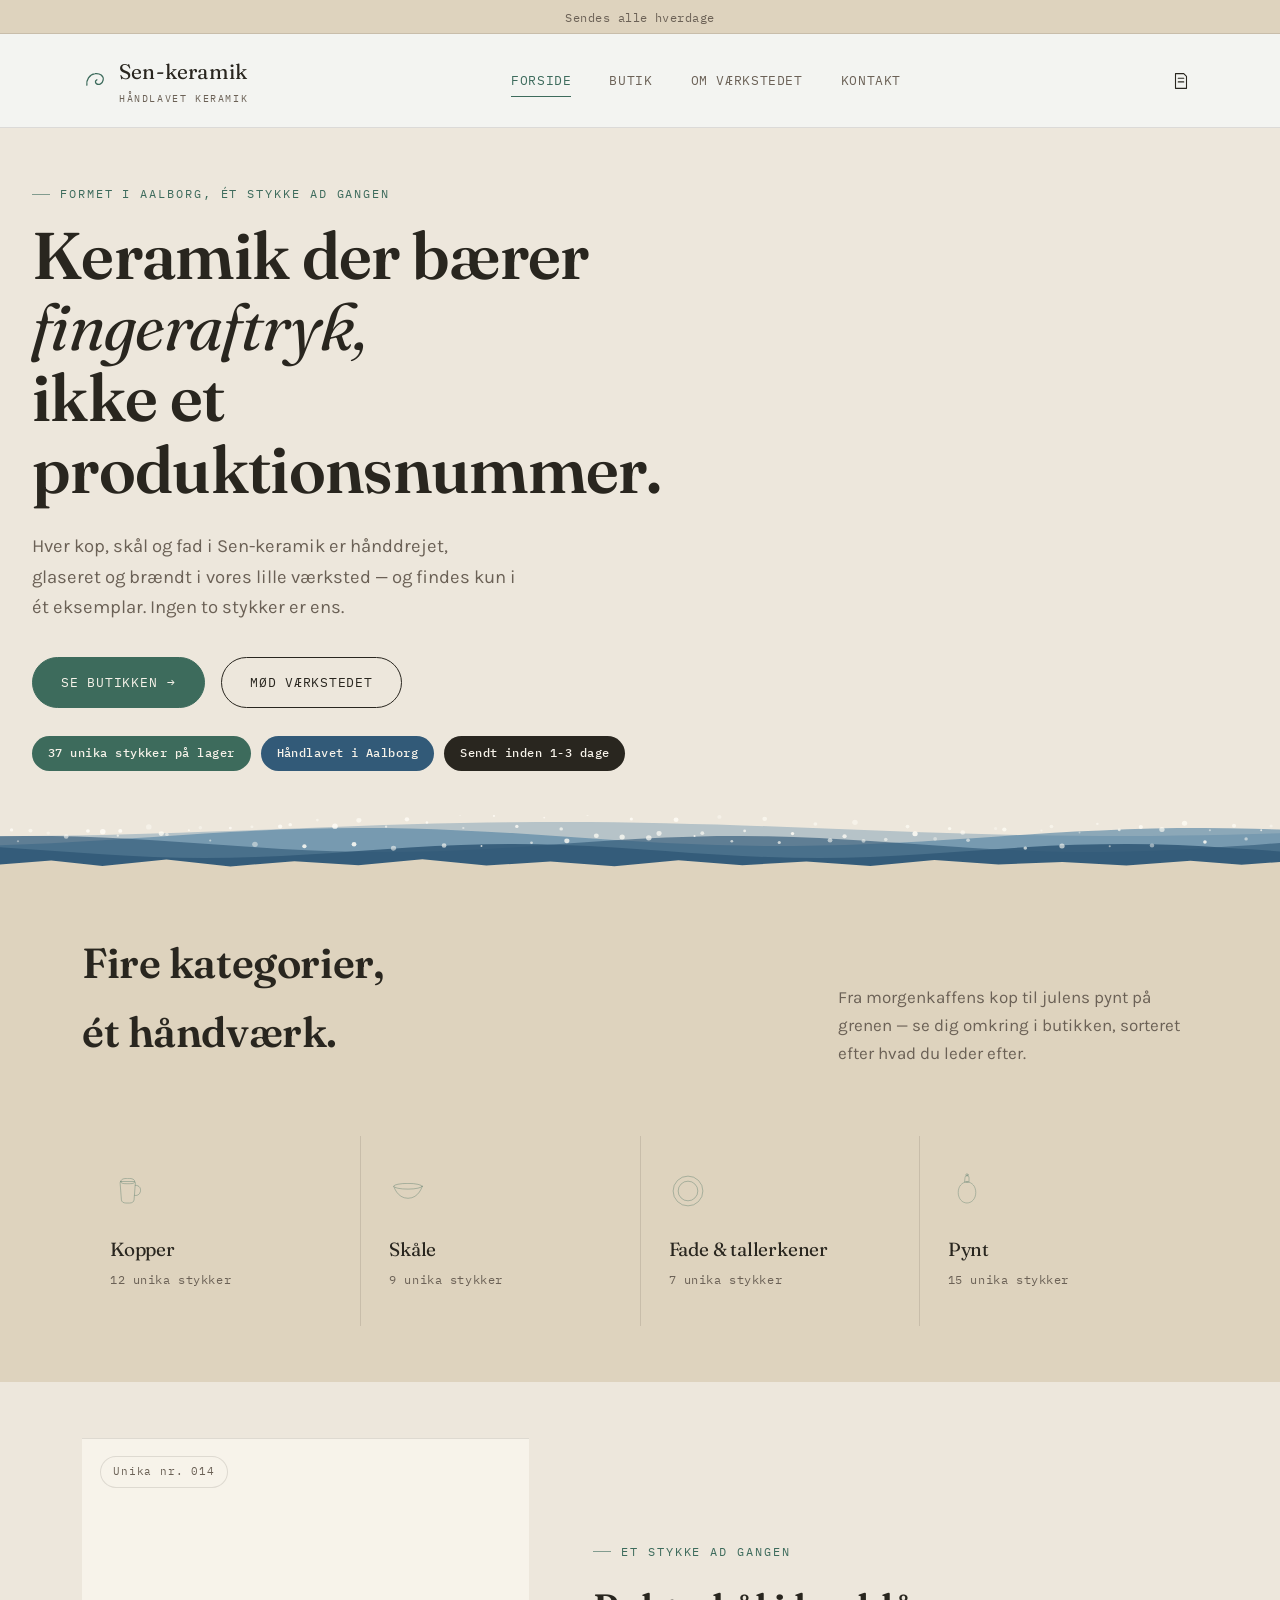
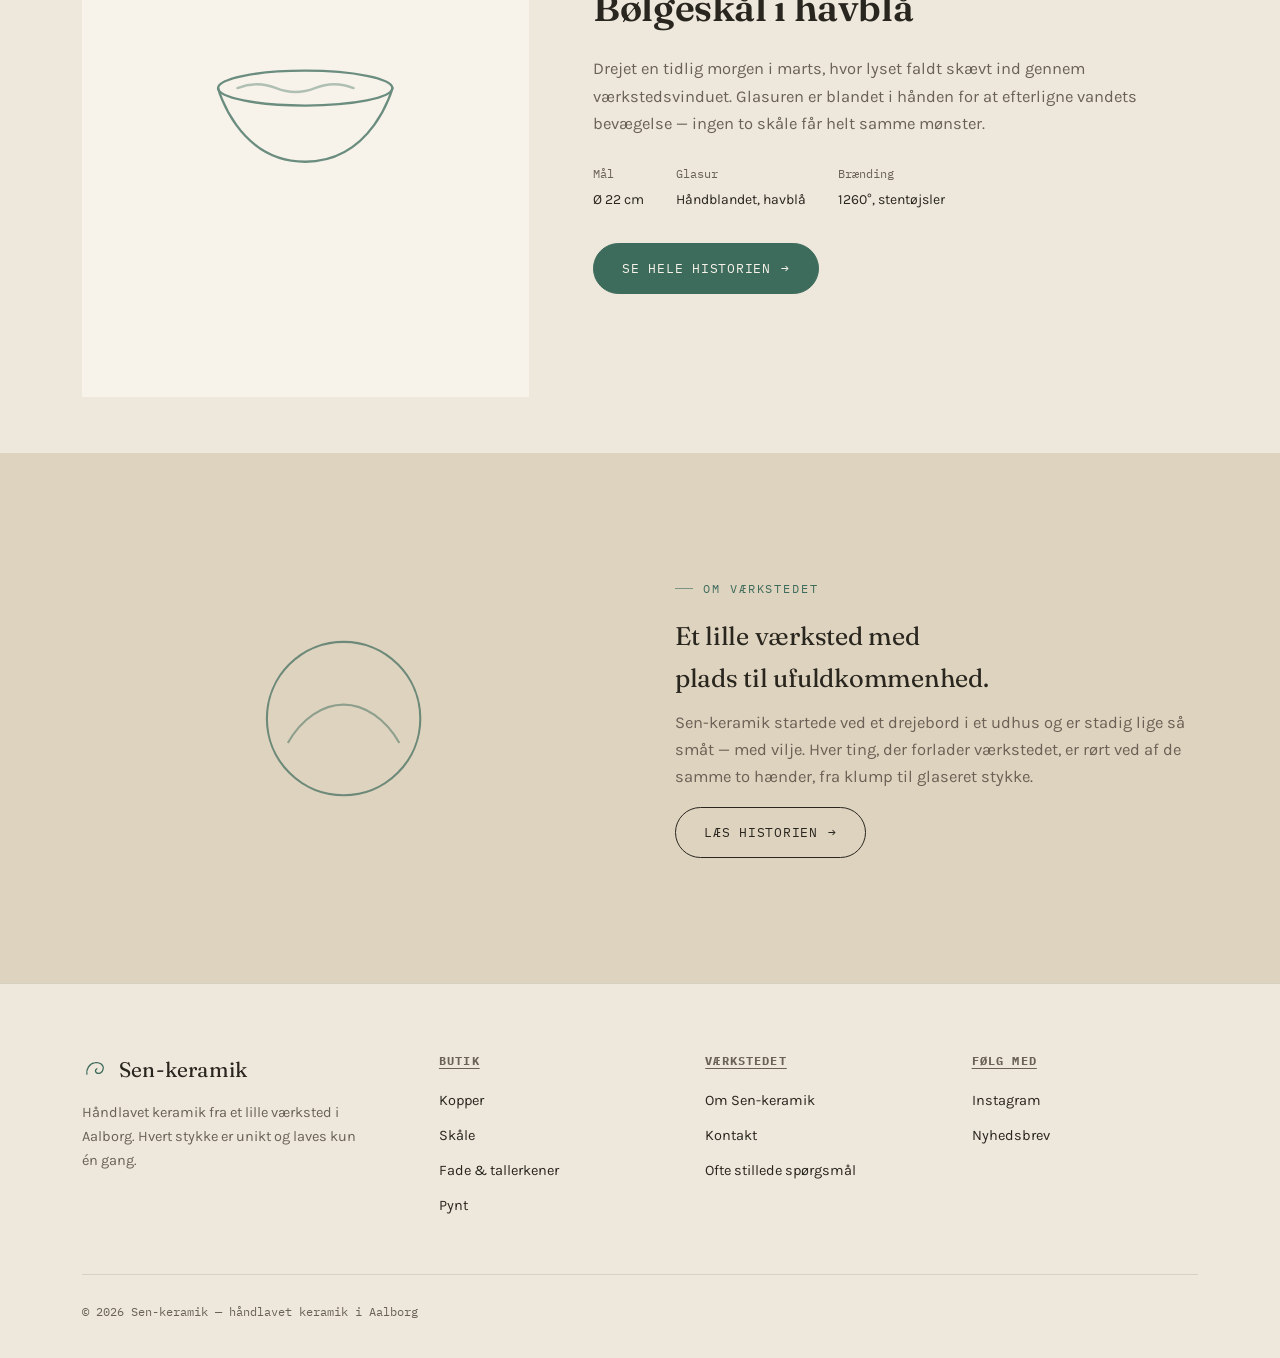
==== commit 3a7144b6: "Update index.html" ====
--- a/index.html
+++ b/index.html
@@ -3,7 +3,7 @@
 <head>
 <meta charset="UTF-8">
 <meta name="viewport" content="width=device-width, initial-scale=1.0">
-<title>Koko Keramik — Håndlavet keramik</title>
+<title>Sen-keramik — Håndlavet keramik</title>
 <link rel="preconnect" href="https://fonts.googleapis.com">
 <link href="https://fonts.googleapis.com/css2?family=Fraunces:ital,opsz,wght@0,9..144,300;0,9..144,500;0,9..144,600;1,9..144,400;1,9..144,500&family=Karla:wght@400;500;600&family=IBM+Plex+Mono:wght@400;500;700&display=swap" rel="stylesheet">
 <link rel="stylesheet" href="style.css">
@@ -22,7 +22,7 @@
   <div class="nav">
     <a href="index.html" class="logo">
       <svg viewBox="0 0 32 32" fill="none" stroke="currentColor" stroke-width="1.6" stroke-linecap="round" stroke-linejoin="round"><path d="M6 21c-1-6 3-13 10-14 6-1 11 3 10 8-.8 4-5 6.5-8 4.5-2-1.3-2-4 .3-5"/></svg>
-      <span>Koko Keramik<span class="sub">Håndlavet keramik</span></span>
+      <span>Sen-keramik<span class="sub">Håndlavet keramik</span></span>
     </a>
     <nav class="links">
       <a href="index.html" class="active">Forside</a>
@@ -69,7 +69,7 @@
       <div>
         <div class="eyebrow">Formet i Aalborg, ét stykke ad gangen</div>
         <h1>Keramik der bærer <span class="italic">fingeraftryk,</span><br>ikke et produktionsnummer.</h1>
-        <p class="lead">Hver kop, skål og fad i Koko Keramik er hånddrejet, glaseret og brændt i vores lille værksted — og findes kun i ét eksemplar. Ingen to stykker er ens.</p>
+        <p class="lead">Hver kop, skål og fad i Sen-keramik er hånddrejet, glaseret og brændt i vores lille værksted — og findes kun i ét eksemplar. Ingen to stykker er ens.</p>
         <div class="hero-cta">
           <a href="butik.html" class="btn btn-primary">Se butikken <span class="btn-arrow">→</span></a>
           <a href="om-vaerkstedet.html" class="btn">Mød værkstedet</a>
@@ -156,7 +156,7 @@
       <div>
         <div class="eyebrow">Om værkstedet</div>
         <h2>Et lille værksted med<br>plads til ufuldkommenhed.</h2>
-        <p>Koko Keramik startede ved et drejebord i et udhus og er stadig lige så småt — med vilje. Hver ting, der forlader værkstedet, er rørt ved af de samme to hænder, fra klump til glaseret stykke.</p>
+        <p>Sen-keramik startede ved et drejebord i et udhus og er stadig lige så småt — med vilje. Hver ting, der forlader værkstedet, er rørt ved af de samme to hænder, fra klump til glaseret stykke.</p>
         <a href="om-vaerkstedet.html" class="btn">Læs historien <span class="btn-arrow">→</span></a>
       </div>
     </div>
@@ -169,7 +169,7 @@
       <div>
         <div class="logo" style="margin-bottom:14px;">
           <svg viewBox="0 0 32 32" fill="none" stroke="currentColor" stroke-width="1.6" stroke-linecap="round" stroke-linejoin="round"><path d="M6 21c-1-6 3-13 10-14 6-1 11 3 10 8-.8 4-5 6.5-8 4.5-2-1.3-2-4 .3-5"/></svg>
-          <span>Koko Keramik</span>
+          <span>Sen-keramik</span>
         </div>
         <p style="max-width:32ch;color:var(--ink-soft);font-size:14.5px;">Håndlavet keramik fra et lille værksted i Aalborg. Hvert stykke er unikt og laves kun én gang.</p>
       </div>
@@ -185,7 +185,7 @@
       <div>
         <h4>Værkstedet</h4>
         <ul>
-          <li><a href="om-vaerkstedet.html">Om Koko Keramik</a></li>
+          <li><a href="om-vaerkstedet.html">Om Sen-keramik</a></li>
           <li><a href="kontakt.html">Kontakt</a></li>
           <li><a href="kontakt.html#faq">Ofte stillede spørgsmål</a></li>
         </ul>
@@ -199,7 +199,7 @@
       </div>
     </div>
     <div class="footer-bottom">
-      <span>© 2026 Koko Keramik — håndlavet keramik i Aalborg</span>
+      <span>© 2026 Sen-keramik — håndlavet keramik i Aalborg</span>
     </div>
   </div>
 </footer>
--- a/style.css
+++ b/style.css
@@ -174,7 +174,7 @@
 @media (max-width:560px){.product-grid{grid-template-columns:1fr;}}
 
 .p-detail{display:grid;grid-template-columns:1fr 1fr;gap:70px;padding-top:40px;padding-bottom:90px;align-items:start;}
-.p-detail .art{background:var(--card);aspect-ratio:4/5;display:flex;align-items:center;justify-content:center;position:relative;box-shadow:0 1px 0 var(--line) inset;}
+.p-detail .art{background:#fff;aspect-ratio:4/5;display:flex;align-items:center;justify-content:center;position:relative;box-shadow:0 1px 0 var(--line) inset;}
 .p-detail .art svg.art-icon{width:54%;color:var(--clay);opacity:.75;display:none;}
 .p-detail .price{font-family:var(--font-mono);font-size:22px;margin:16px 0 24px;color:var(--ink-soft);}
 .spec-list{border-top:1px solid var(--line);margin-top:30px;}
@@ -254,4 +254,13 @@
 .huskeseddel-empty{color:var(--ink-soft);font-size:14.5px;}
 .huskeseddel-item{display:flex;justify-content:space-between;align-items:flex-start;gap:10px;padding-bottom:14px;border-bottom:1px solid var(--line);}
 .huskeseddel-item span{display:block;color:var(--ink-soft);font-size:13px;font-family:var(--font-mono);margin-top:3px;}
-.huskeseddel-remove{background:none;border:none;font-size:18px;cursor:pointer;color:var(--ink-soft);}+.huskeseddel-remove{background:none;border:none;font-size:18px;cursor:pointer;color:var(--ink-soft);}
+.art-gallery{position:absolute;inset:0;display:flex;flex-direction:column;gap:10px;padding:54px 14px 14px;}
+.art-main{flex:1;overflow:hidden;border-radius:4px;background:#fff;}
+.art-main img{width:100%;height:100%;object-fit:contain;display:block;}
+.art-main-icon{display:flex;align-items:center;justify-content:center;color:var(--clay);opacity:.75;}
+.art-main-icon svg{width:60%;height:60%;}
+.art-thumbs{display:flex;gap:8px;}
+.art-thumb{width:52px;height:52px;flex-shrink:0;border-radius:4px;overflow:hidden;border:1.5px solid transparent;cursor:pointer;padding:0;background:#fff;}
+.art-thumb img{width:100%;height:100%;object-fit:contain;display:block;}
+.art-thumb.active{border-color:var(--clay);}
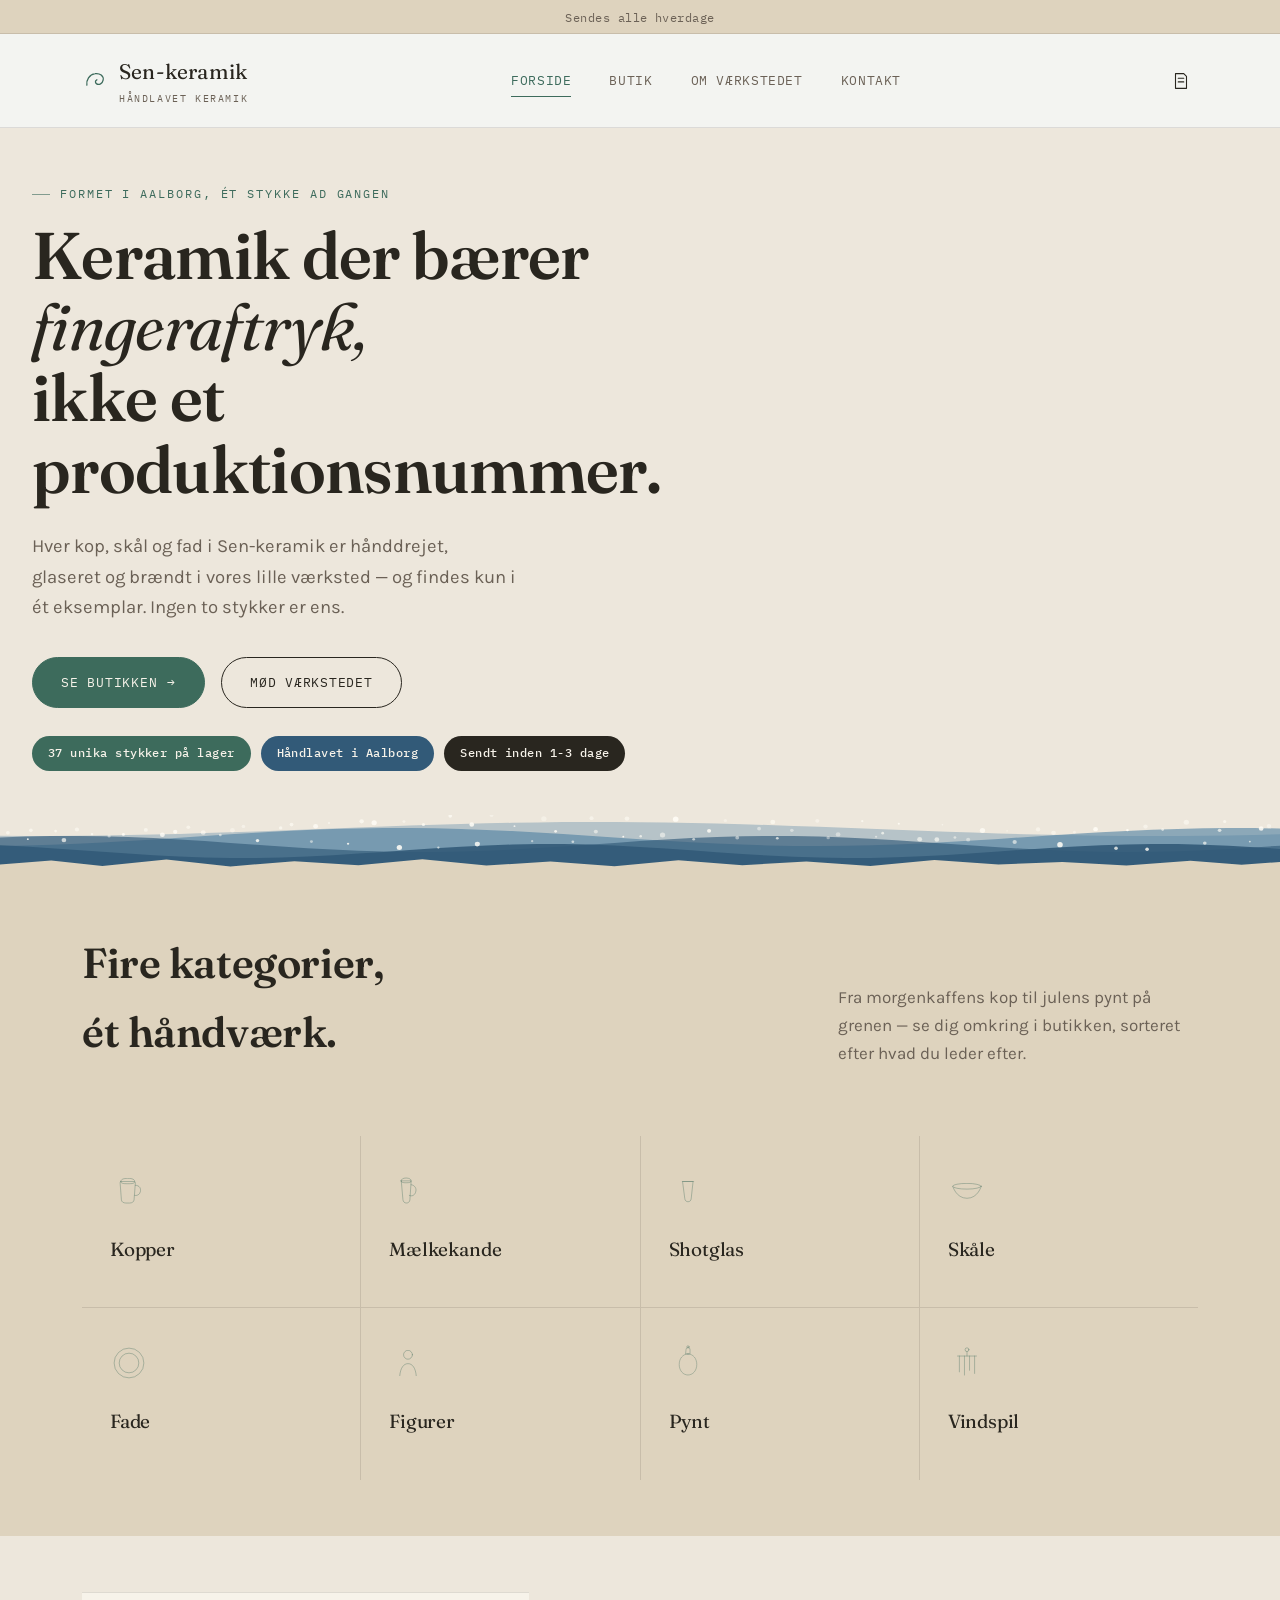
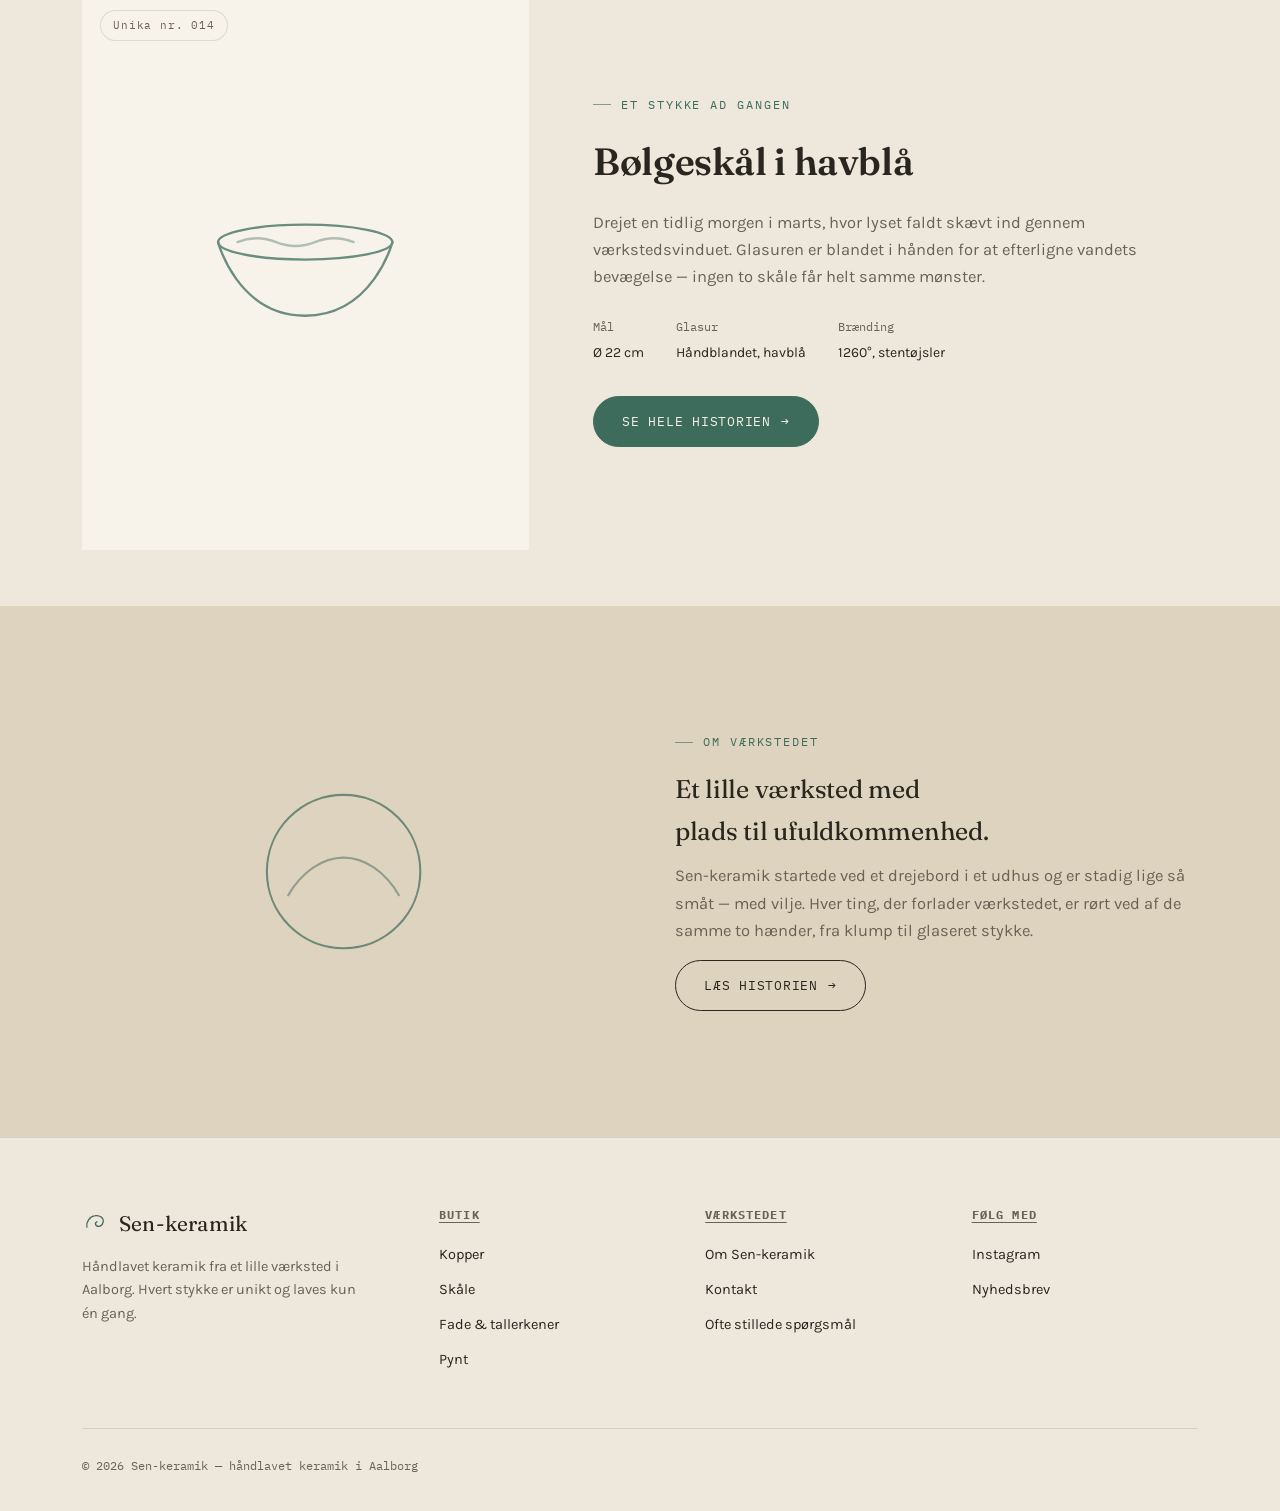
==== commit 3ae8478e: "Update index.html" ====
--- a/index.html
+++ b/index.html
@@ -30,21 +30,26 @@
       <a href="butik.html">Butik</a>
       <div class="nav-drop-panel">
         <div class="nav-drop-col"><h5>Kopper</h5>
-          <a href="butik.html#kopper">Morgenkopper</a>
-          <a href="butik.html#kopper">Espressokopper</a>
-          <a href="butik.html#kopper">Krus med hank</a>
-        </div>
-        <div class="nav-drop-col"><h5>Skåle</h5>
-          <a href="butik.html#skaale">Morgenmadsskåle</a>
-          <a href="butik.html#skaale">Serveringsskåle</a>
-        </div>
-        <div class="nav-drop-col"><h5>Fade &amp; tallerkener</h5>
-          <a href="butik.html#fade">Store fade</a>
-          <a href="butik.html#fade">Tallerkener</a>
-        </div>
-        <div class="nav-drop-col"><h5>Pynt</h5>
-          <a href="butik.html#pynt">Vægpynt</a>
-          <a href="butik.html#pynt">Sæsonpynt</a>
+          <a href="butik.html#kopper">Alle kopper</a>
+          <a href="butik.html#kopper-med-hank">Med hank</a>
+          <a href="butik.html#kopper-uden-hank">Uden hank</a>
+        </div>
+        <div class="nav-drop-col"><h5>Mælkekande</h5>
+          <a href="butik.html#maelkekander">Alle mælkekande</a>
+          <a href="butik.html#maelkekander-med-hank">Med hank</a>
+          <a href="butik.html#maelkekander-uden-hank">Uden hank</a>
+        </div>
+        <div class="nav-drop-col"><h5>Shotglas</h5>
+          <a href="butik.html#shotglas">Alle shotglas</a>
+          <a href="butik.html#shotglas-med-hank">Med hank</a>
+          <a href="butik.html#shotglas-uden-hank">Uden hank</a>
+        </div>
+        <div class="nav-drop-col"><h5>Øvrige</h5>
+          <a href="butik.html#skaale">Skåle</a>
+          <a href="butik.html#fade">Fade</a>
+          <a href="butik.html#figurer">Figurer</a>
+          <a href="butik.html#pynt">Pynt</a>
+          <a href="butik.html#vindspil">Vindspil</a>
         </div>
       </div>
     </div>
@@ -103,25 +108,41 @@
         <a href="butik.html#kopper" class="cat-card">
           <svg viewBox="0 0 120 120" fill="none" stroke="currentColor" stroke-width="1.3" stroke-linecap="round" stroke-linejoin="round"><path d="M35 30c-2 0-3 2-3 5l4 53c.5 6 6 10 14 10h12c8 0 13.5-4 14-10l4-53c0-3-1-5-3-5z"/><path d="M80 42c14 0 18 10 16 20-2 10-12 14-18 12"/><path d="M34 30c0-6 7-10 22-10s22 4 22 10-7 7-22 7-22-1-22-7z"/></svg>
           <h3>Kopper</h3>
-          <div class="cnt">12 unika stykker</div>
+          <span class="go">Se alle →</span>
+        </a>
+        <a href="butik.html#maelkekander" class="cat-card">
+          <svg viewBox="0 0 120 120" fill="none" stroke="currentColor" stroke-width="1.3" stroke-linecap="round" stroke-linejoin="round"><path d="M40 28h30l-4 60c-.4 6-5 10-11 10h0c-6 0-10.6-4-11-10z"/><path d="M70 40c12 2 18 12 14 24-3 10-13 14-20 10"/><path d="M38 28c0-5 6-9 16-9s16 4 16 9-6 6-16 6-16-1-16-6z"/></svg>
+          <h3>Mælkekande</h3>
+          <span class="go">Se alle →</span>
+        </a>
+        <a href="butik.html#shotglas" class="cat-card">
+          <svg viewBox="0 0 120 120" fill="none" stroke="currentColor" stroke-width="1.3" stroke-linecap="round" stroke-linejoin="round"><path d="M44 30h32l-6 55c-.5 5-4.5 9-10 9h0c-5.5 0-9.5-4-10-9z"/><path d="M42 30h36"/></svg>
+          <h3>Shotglas</h3>
           <span class="go">Se alle →</span>
         </a>
         <a href="butik.html#skaale" class="cat-card">
           <svg viewBox="0 0 120 90" fill="none" stroke="currentColor" stroke-width="1.3" stroke-linecap="round" stroke-linejoin="round"><path d="M15 30c0 0 10 38 45 38s45-38 45-38"/><ellipse cx="60" cy="30" rx="45" ry="9"/></svg>
           <h3>Skåle</h3>
-          <div class="cnt">9 unika stykker</div>
           <span class="go">Se alle →</span>
         </a>
         <a href="butik.html#fade" class="cat-card">
           <svg viewBox="0 0 120 120" fill="none" stroke="currentColor" stroke-width="1.3"><circle cx="60" cy="60" r="47"/><circle cx="60" cy="60" r="31"/></svg>
-          <h3>Fade &amp; tallerkener</h3>
-          <div class="cnt">7 unika stykker</div>
+          <h3>Fade</h3>
+          <span class="go">Se alle →</span>
+        </a>
+        <a href="butik.html#figurer" class="cat-card">
+          <svg viewBox="0 0 120 120" fill="none" stroke="currentColor" stroke-width="1.3" stroke-linecap="round" stroke-linejoin="round"><circle cx="60" cy="34" r="14"/><path d="M34 100c2-24 12-38 26-38s24 14 26 38"/></svg>
+          <h3>Figurer</h3>
           <span class="go">Se alle →</span>
         </a>
         <a href="butik.html#pynt" class="cat-card">
           <svg viewBox="0 0 100 130" fill="none" stroke="currentColor" stroke-width="1.3" stroke-linecap="round" stroke-linejoin="round"><path d="M50 34c18 0 30 16 30 36 0 22-14 36-30 36s-30-14-30-36c0-20 12-36 30-36z"/><path d="M43 20c0-5 3-8 7-8s7 3 7 8v14H43z"/><circle cx="50" cy="10" r="4"/></svg>
           <h3>Pynt</h3>
-          <div class="cnt">15 unika stykker</div>
+          <span class="go">Se alle →</span>
+        </a>
+        <a href="butik.html#vindspil" class="cat-card">
+          <svg viewBox="0 0 120 120" fill="none" stroke="currentColor" stroke-width="1.3" stroke-linecap="round" stroke-linejoin="round"><circle cx="60" cy="18" r="6"/><path d="M60 24v14M30 38h60M36 38v50M52 38v60M68 38v45M84 38v55"/></svg>
+          <h3>Vindspil</h3>
           <span class="go">Se alle →</span>
         </a>
       </div>
--- a/style.css
+++ b/style.css
@@ -1,5 +1,5 @@
 /* ===========================================================
-   Koko Keramik / Keramik-webshop showcase
+   Sen-keramik / Keramik-webshop showcase
    Design tokens — "skum på stranden" (foam on the shore)
 =========================================================== */
 :root{
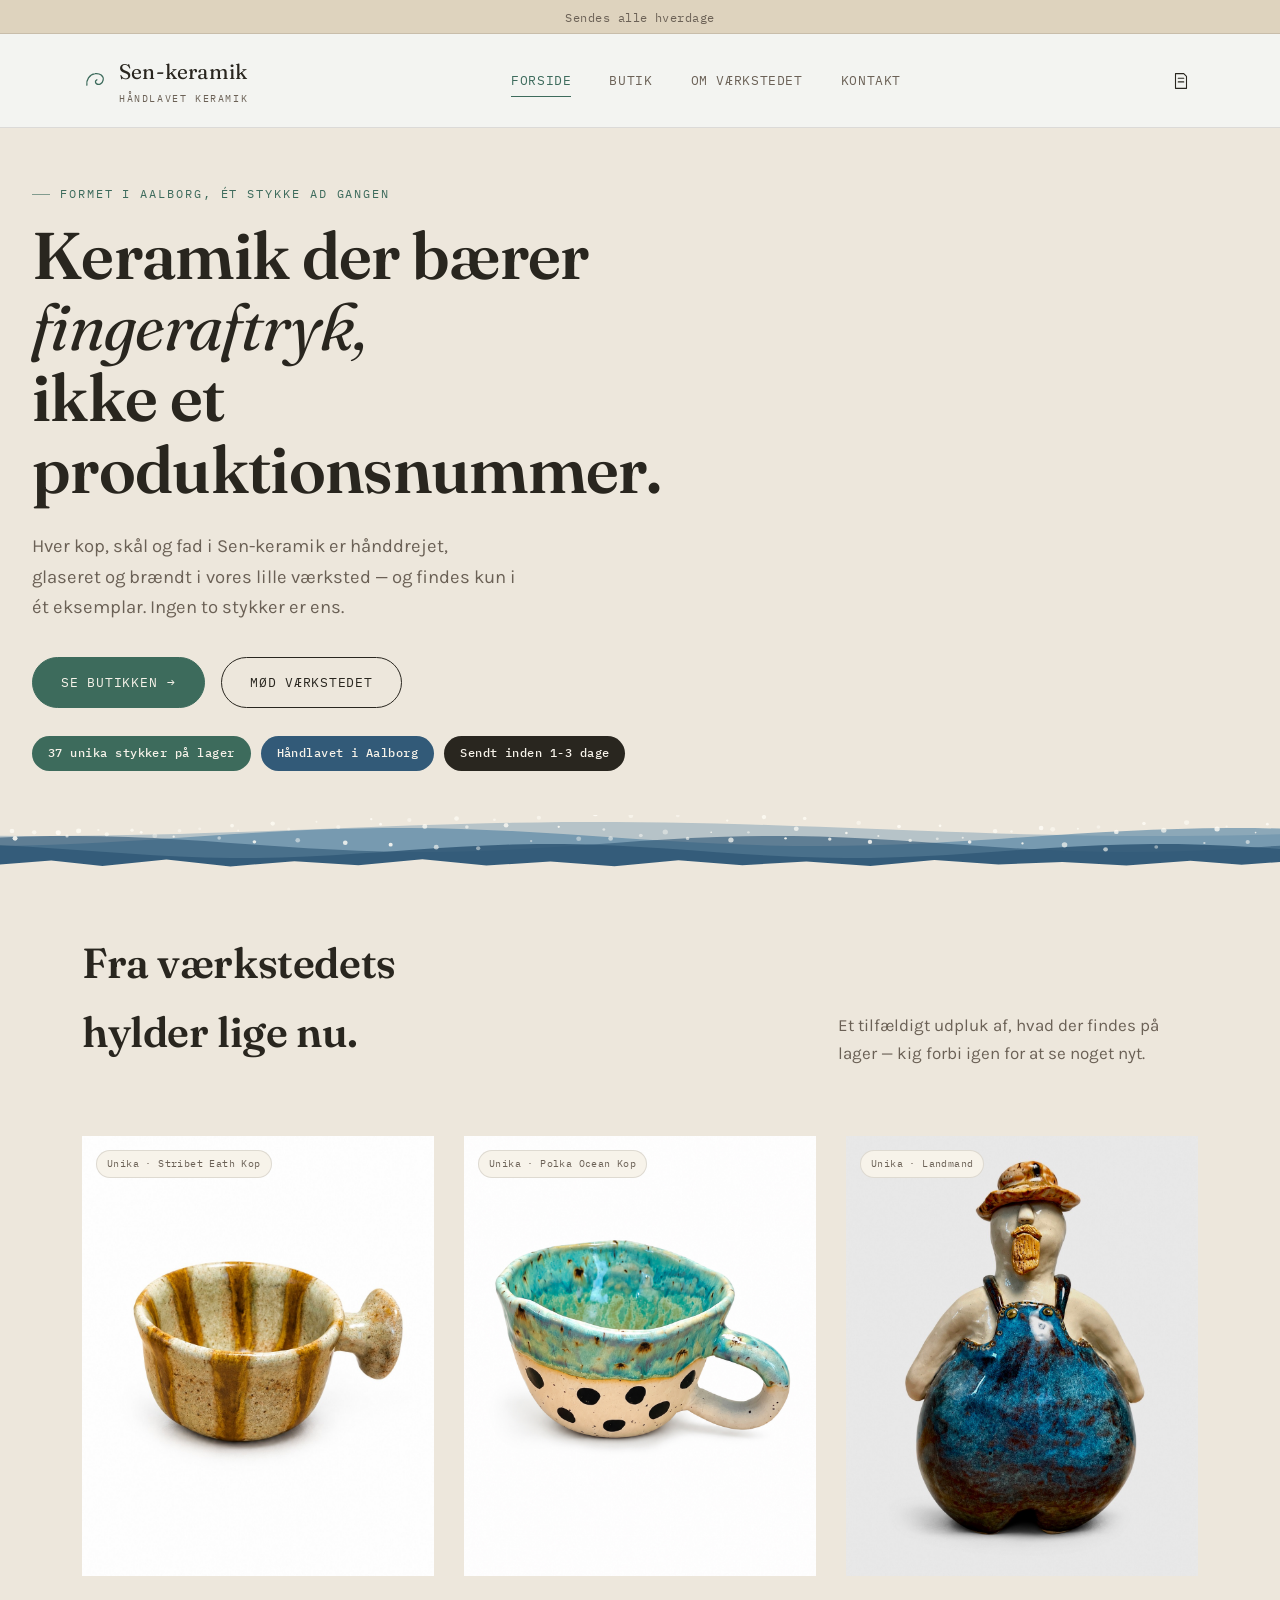
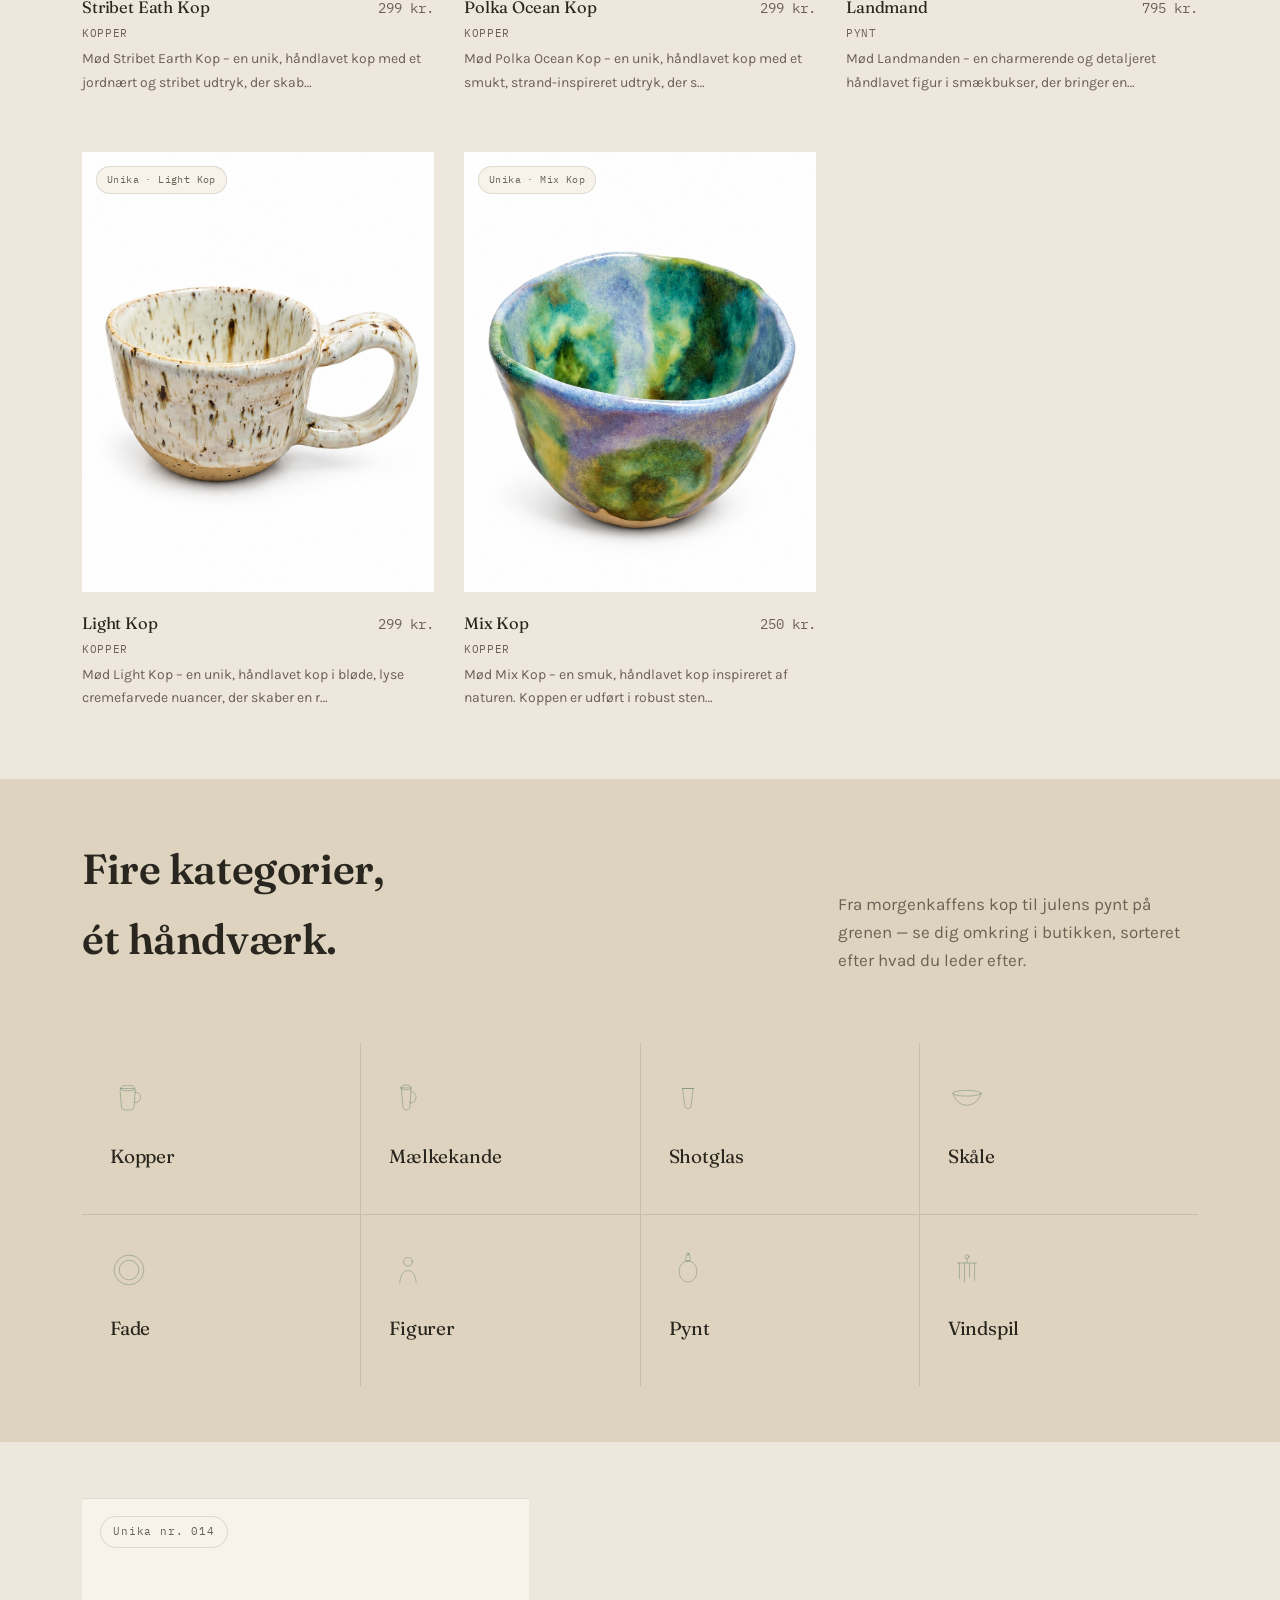
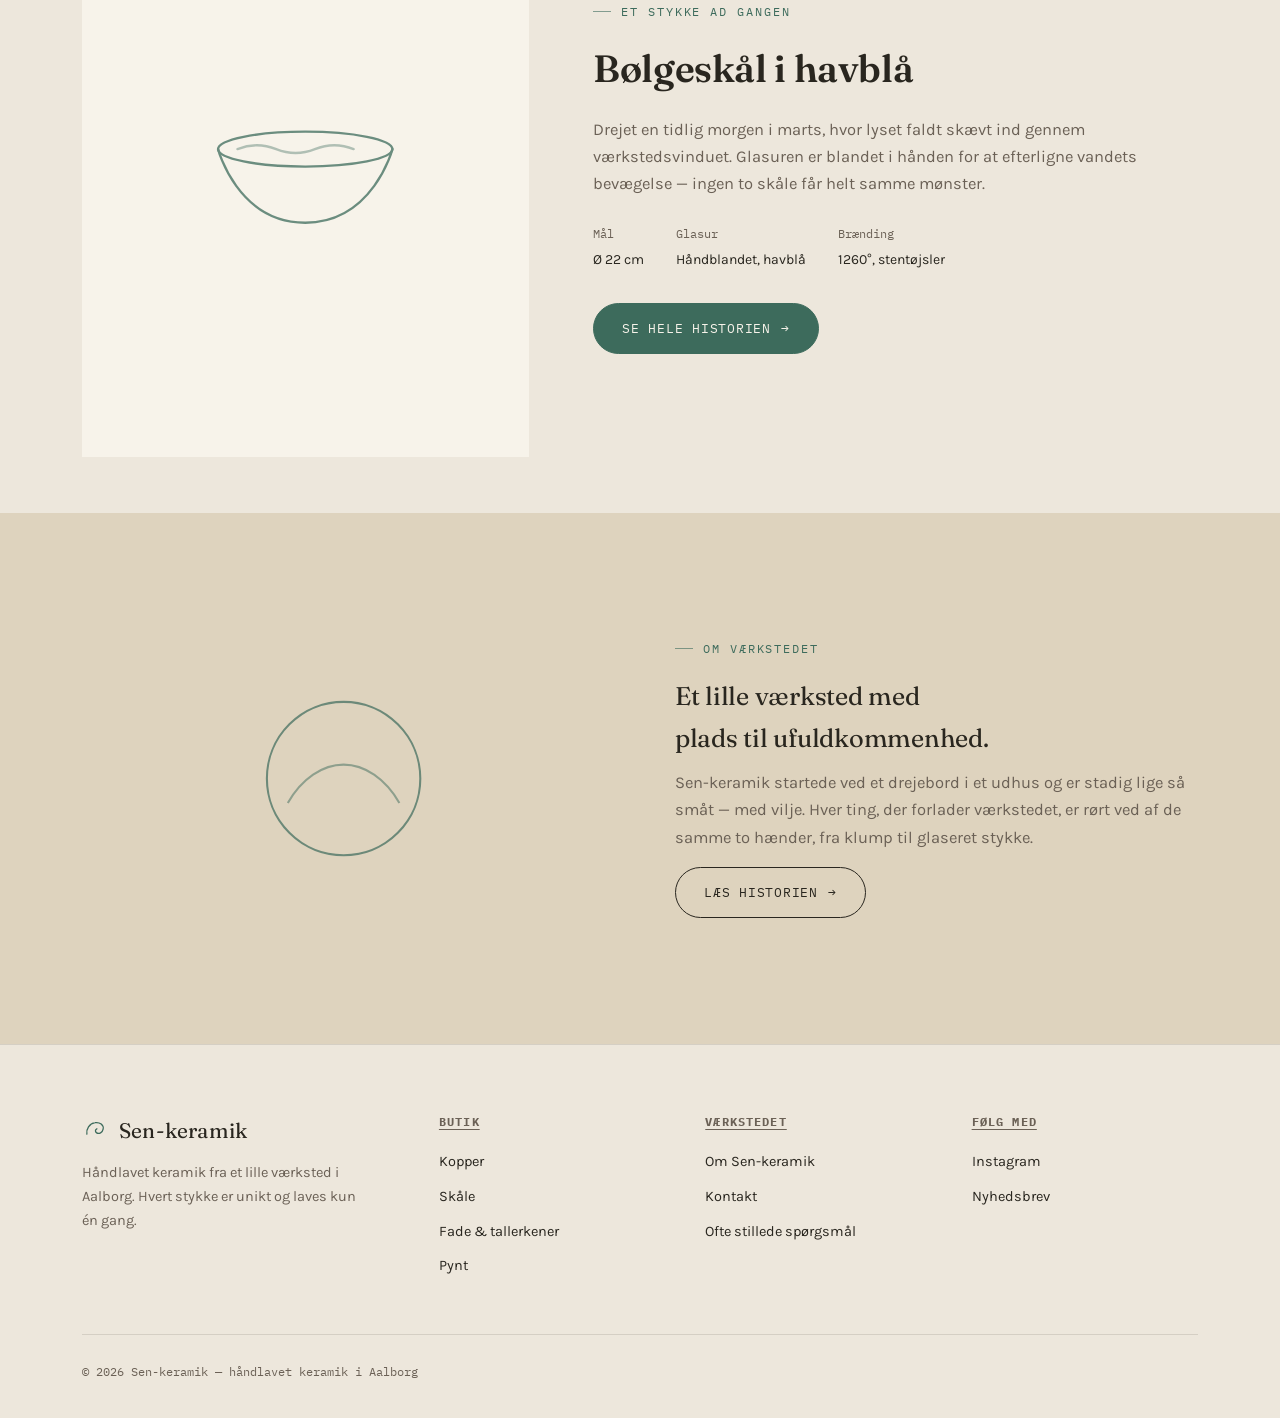
==== commit 9d023727: "Update index.html" ====
--- a/index.html
+++ b/index.html
@@ -98,6 +98,16 @@
 
   <div class="wave-edge" data-wave></div>
 
+  <section>
+    <div class="wrap fade-up">
+      <div class="section-head">
+        <h2>Fra værkstedets<br>hylder lige nu.</h2>
+        <p class="desc">Et tilfældigt udpluk af, hvad der findes på lager — kig forbi igen for at se noget nyt.</p>
+      </div>
+      <div class="product-grid" id="home-random-grid"></div>
+    </div>
+  </section>
+
   <section class="alt">
     <div class="wrap fade-up">
       <div class="section-head">
--- a/style.css
+++ b/style.css
@@ -158,6 +158,10 @@
 .tab{padding:10px 20px;border:1px solid var(--line);border-radius:999px;cursor:pointer;background:transparent;color:var(--ink-soft);transition:all .25s ease;}
 .tab:hover{border-color:var(--clay);color:var(--clay);}
 .tab.active{background:var(--ink);border-color:var(--ink);color:var(--bone);}
+.subtabs{display:flex;gap:8px;flex-wrap:wrap;margin:-28px 0 44px;font-family:var(--font-mono);font-size:11px;letter-spacing:.05em;text-transform:uppercase;}
+.subtab{padding:7px 16px;border:1px solid var(--line);border-radius:999px;cursor:pointer;background:var(--bone-deep);color:var(--ink-soft);transition:all .25s ease;}
+.subtab:hover{border-color:var(--clay);color:var(--clay);}
+.subtab.active{background:var(--clay);border-color:var(--clay);color:var(--card);}
 
 .product-grid{display:grid;grid-template-columns:repeat(3,1fr);gap:44px 30px;}
 .p-card{cursor:pointer;}
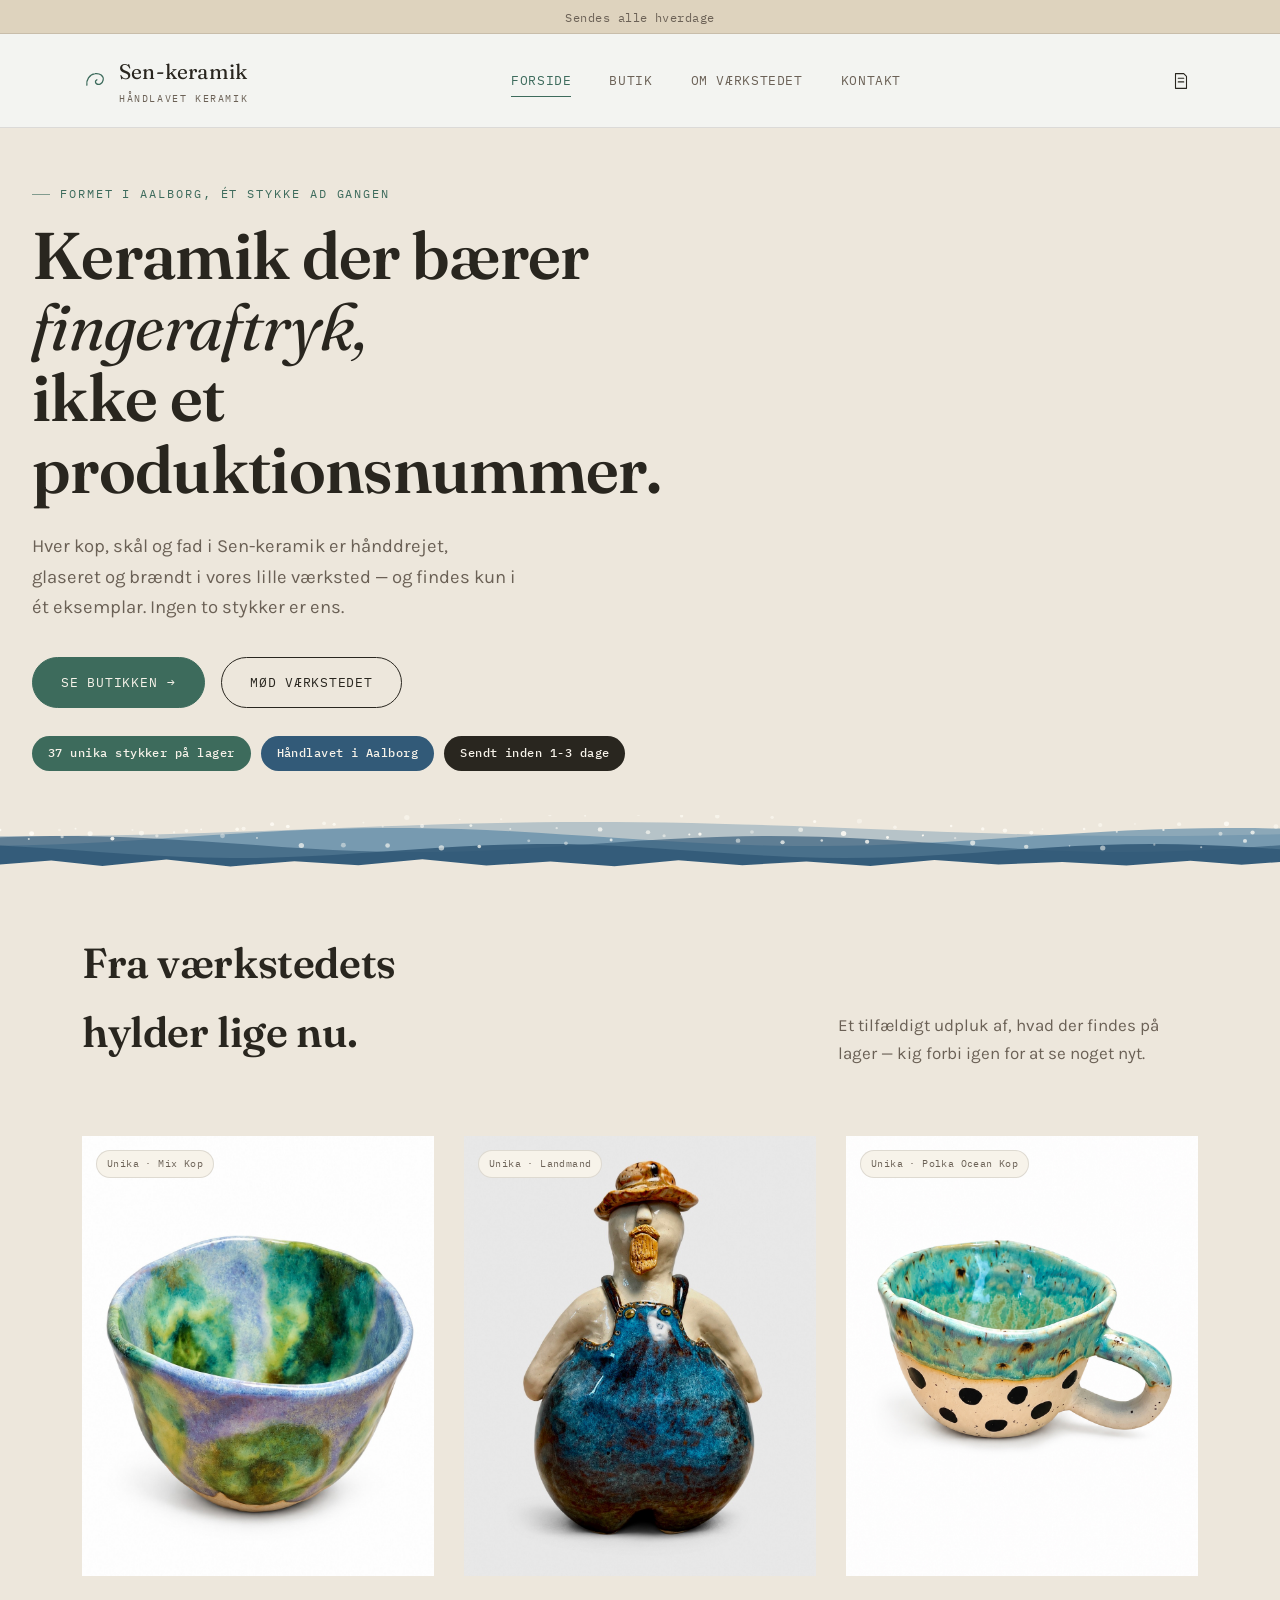
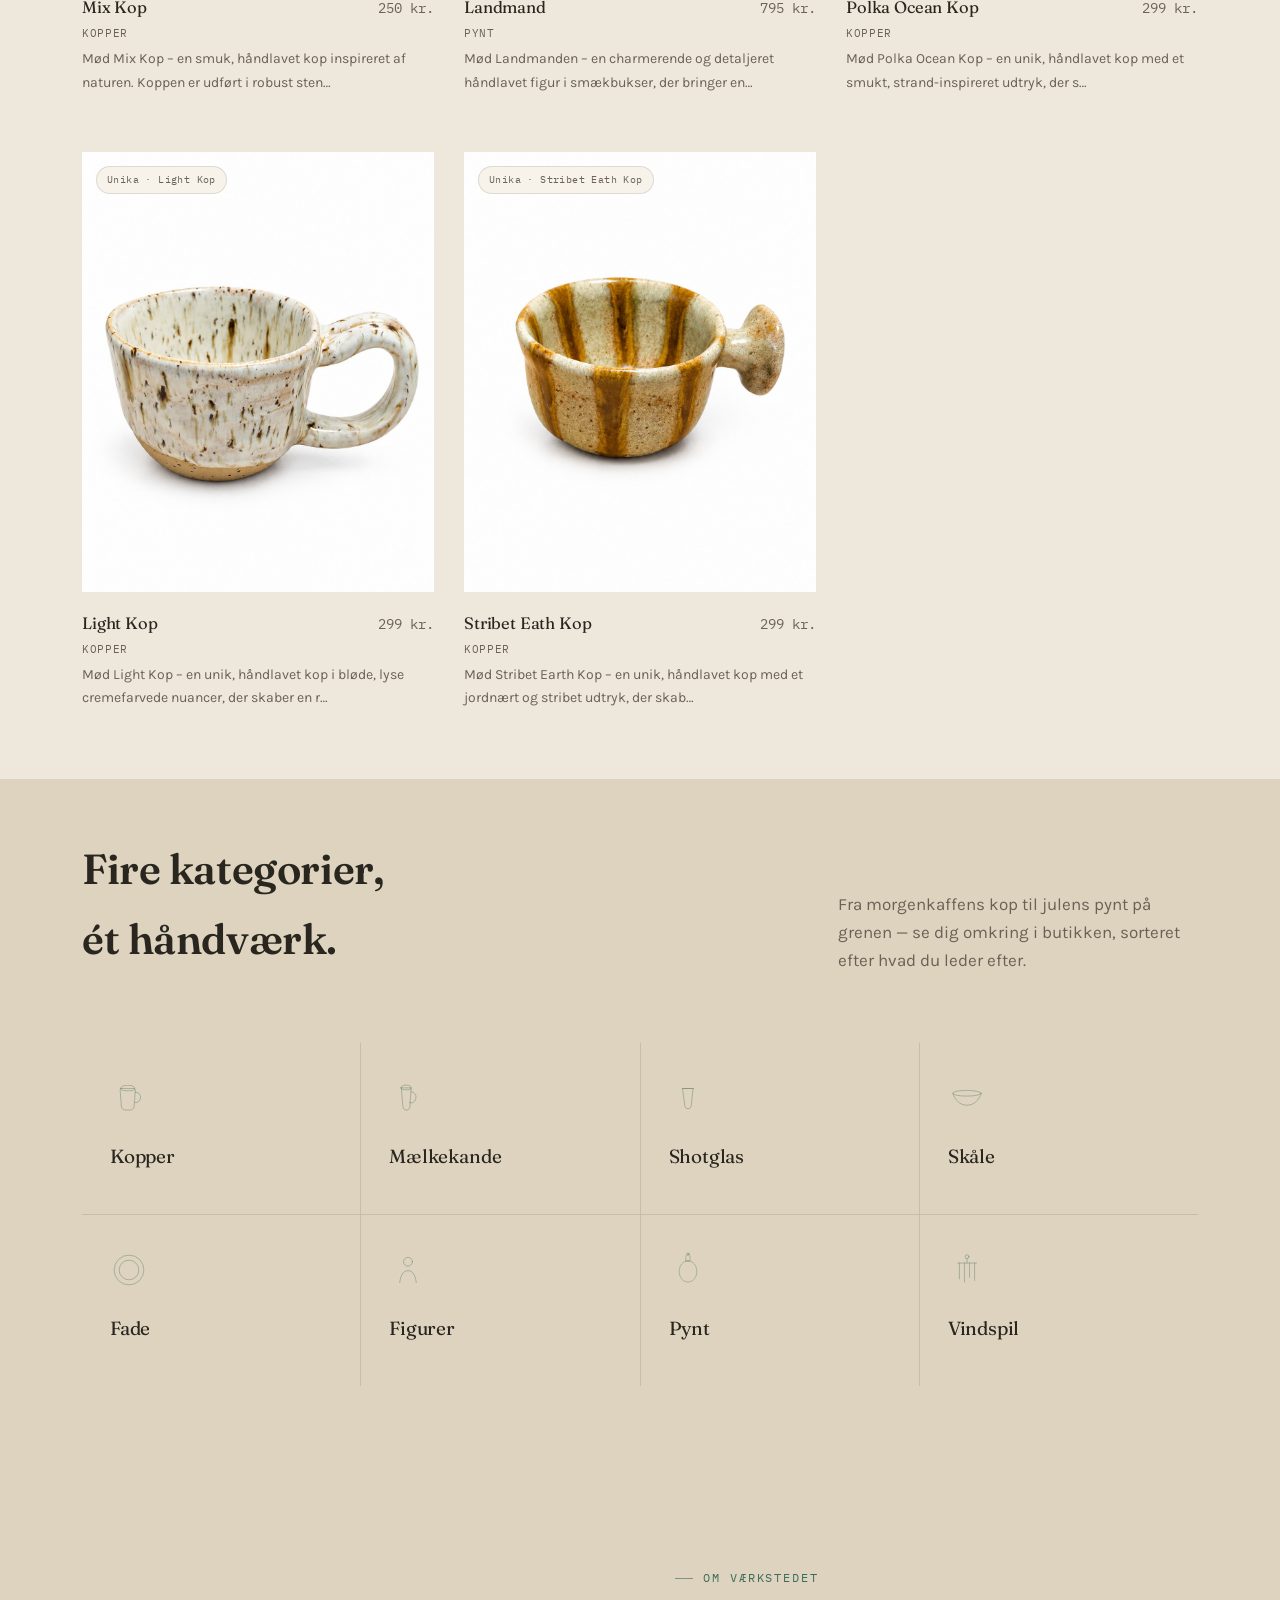
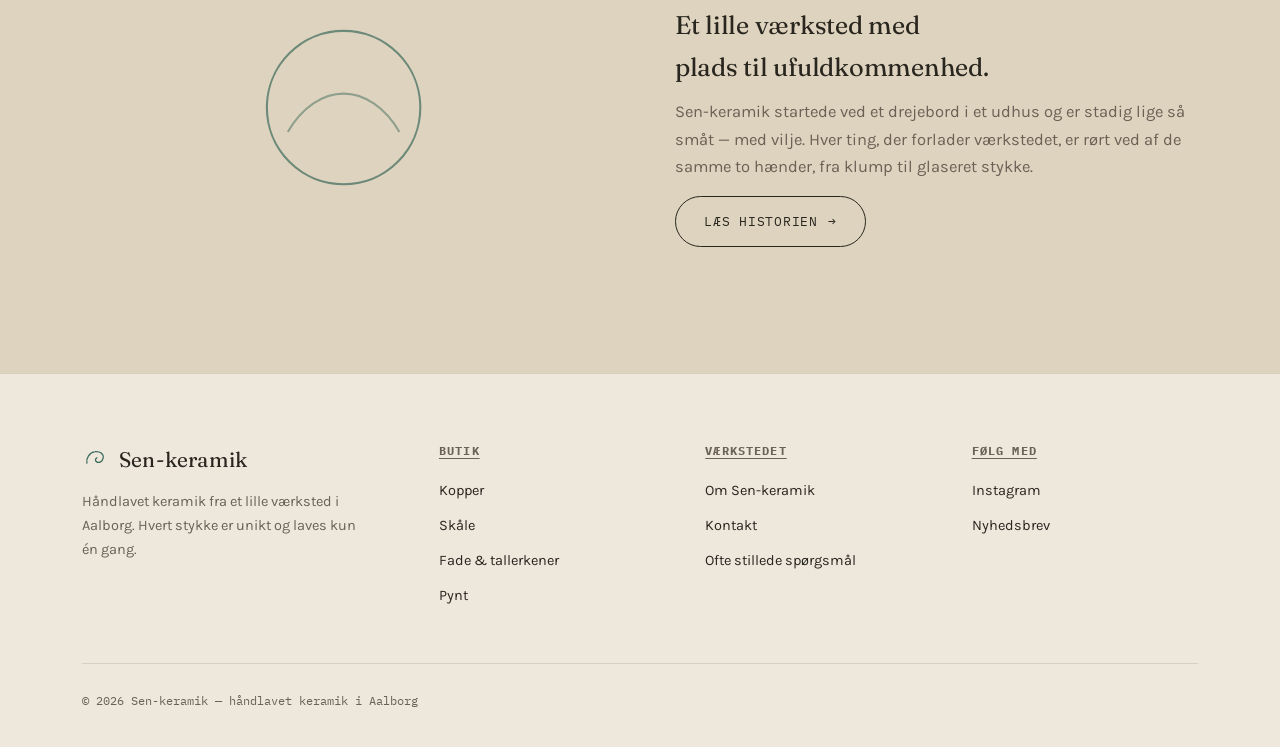
==== commit d66c42b3: "Update index.html" ====
--- a/index.html
+++ b/index.html
@@ -159,26 +159,6 @@
     </div>
   </section>
 
-  <section>
-    <div class="wrap spotlight fade-up">
-      <div class="spotlight-art">
-        <span class="tag-unika">Unika nr. 014</span>
-        <svg viewBox="0 0 120 90" fill="none" stroke="currentColor" stroke-width="1.2" stroke-linecap="round" stroke-linejoin="round"><path d="M15 30c0 0 10 38 45 38s45-38 45-38"/><ellipse cx="60" cy="30" rx="45" ry="9"/><path d="M25 30q10-4 20 0t20 0 20 0" opacity=".5"/></svg>
-      </div>
-      <div>
-        <div class="eyebrow">Et stykke ad gangen</div>
-        <h2>Bølgeskål i havblå</h2>
-        <p class="story">Drejet en tidlig morgen i marts, hvor lyset faldt skævt ind gennem værkstedsvinduet. Glasuren er blandet i hånden for at efterligne vandets bevægelse — ingen to skåle får helt samme mønster.</p>
-        <div class="meta">
-          <div>Mål<span>Ø 22 cm</span></div>
-          <div>Glasur<span>Håndblandet, havblå</span></div>
-          <div>Brænding<span>1260°, stentøjsler</span></div>
-        </div>
-        <a href="produkt.html" class="btn btn-primary">Se hele historien <span class="btn-arrow">→</span></a>
-      </div>
-    </div>
-  </section>
-
   <section class="alt">
     <div class="wrap split fade-up">
       <div class="split-art">
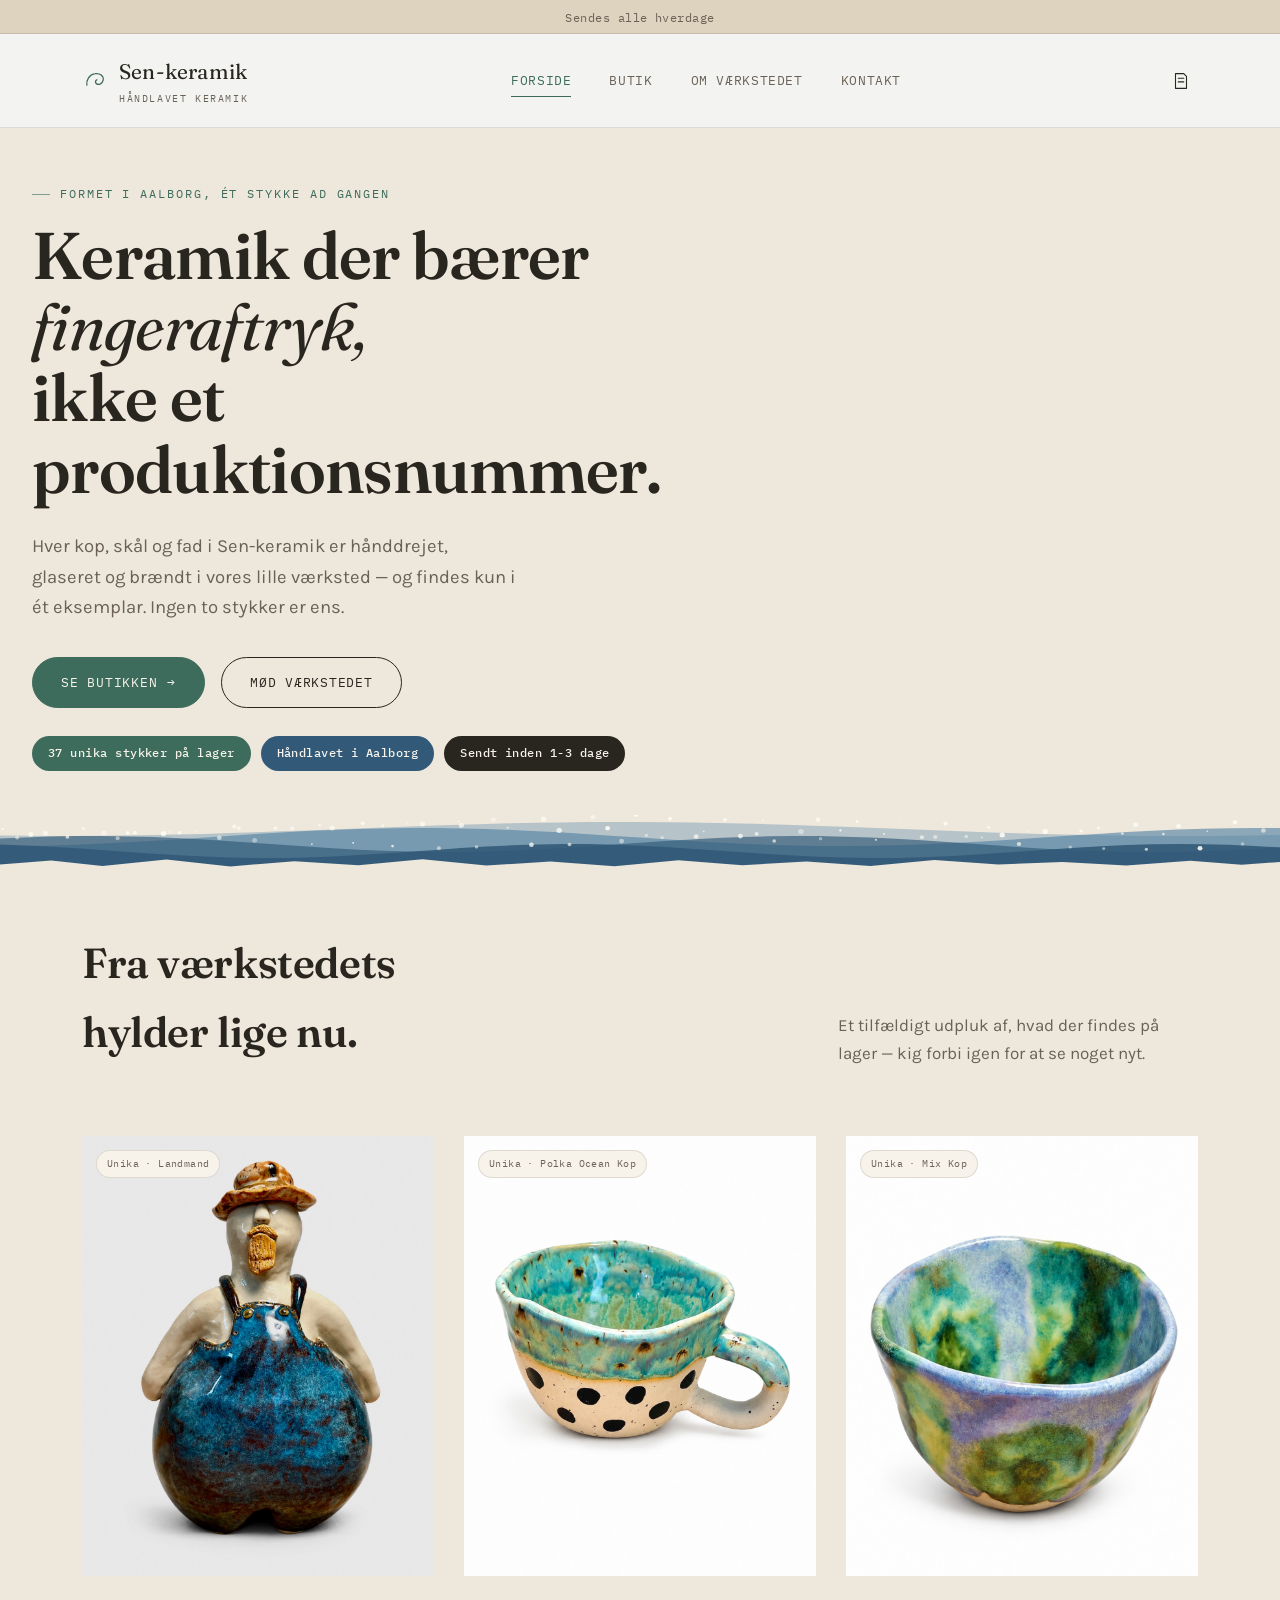
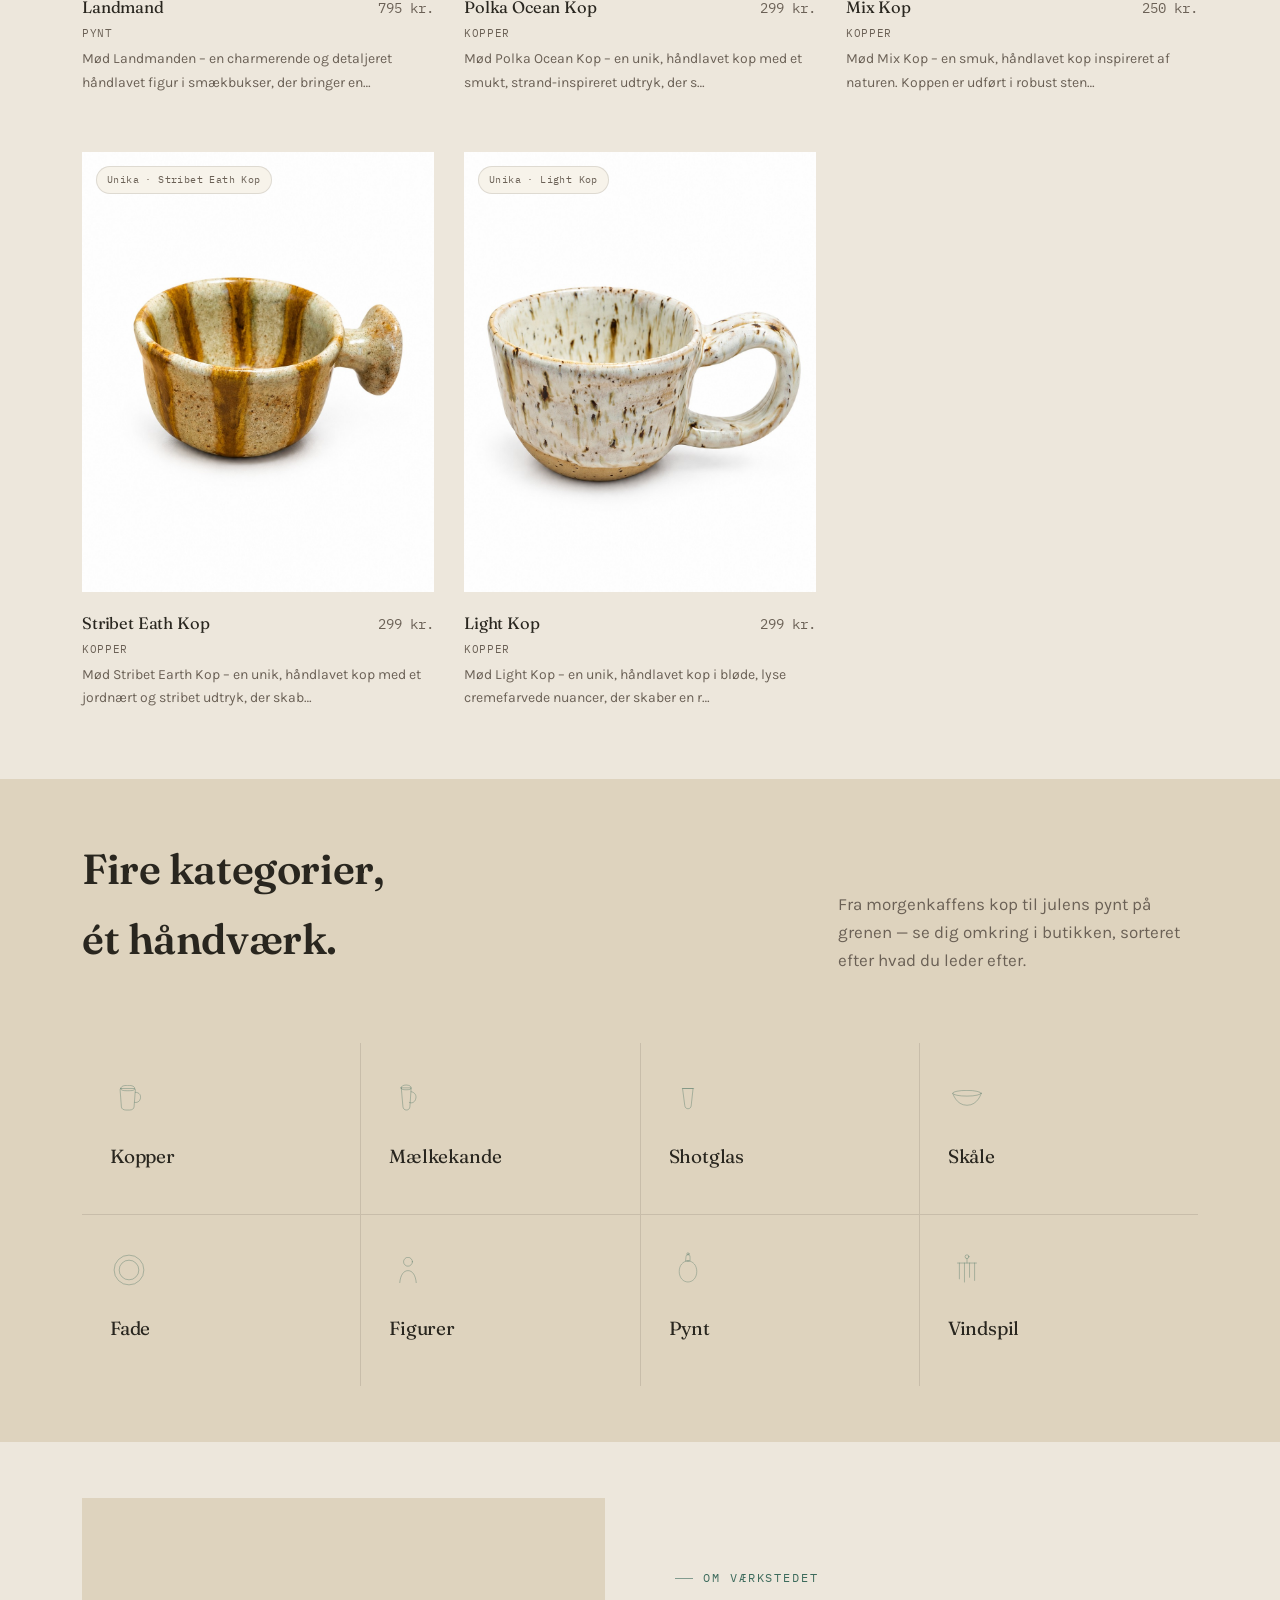
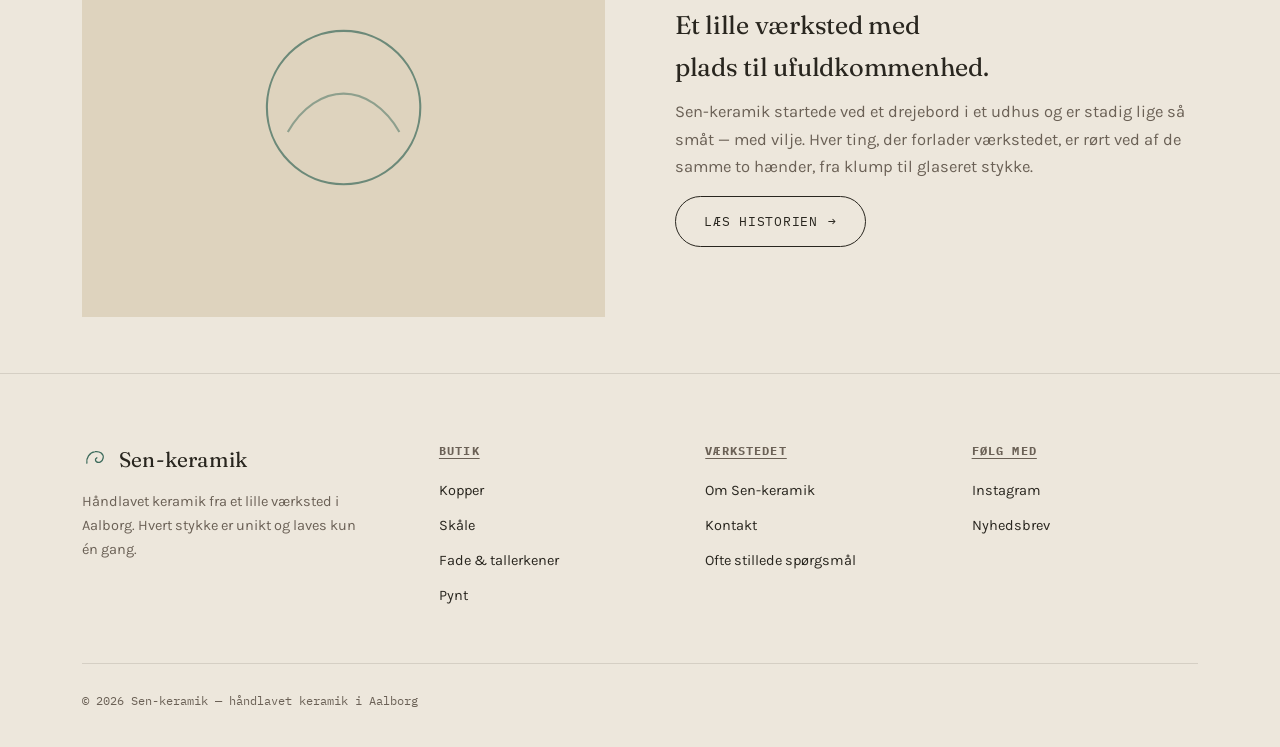
==== commit a2fd0cba: "Update index.html" ====
--- a/index.html
+++ b/index.html
@@ -159,7 +159,7 @@
     </div>
   </section>
 
-  <section class="alt">
+  <section>
     <div class="wrap split fade-up">
       <div class="split-art">
         <svg viewBox="0 0 120 120" fill="none" stroke="currentColor" stroke-width="1.2"><circle cx="60" cy="60" r="44"/><path d="M28 74c8-14 20-22 32-22s24 8 32 22" opacity=".7"/></svg>
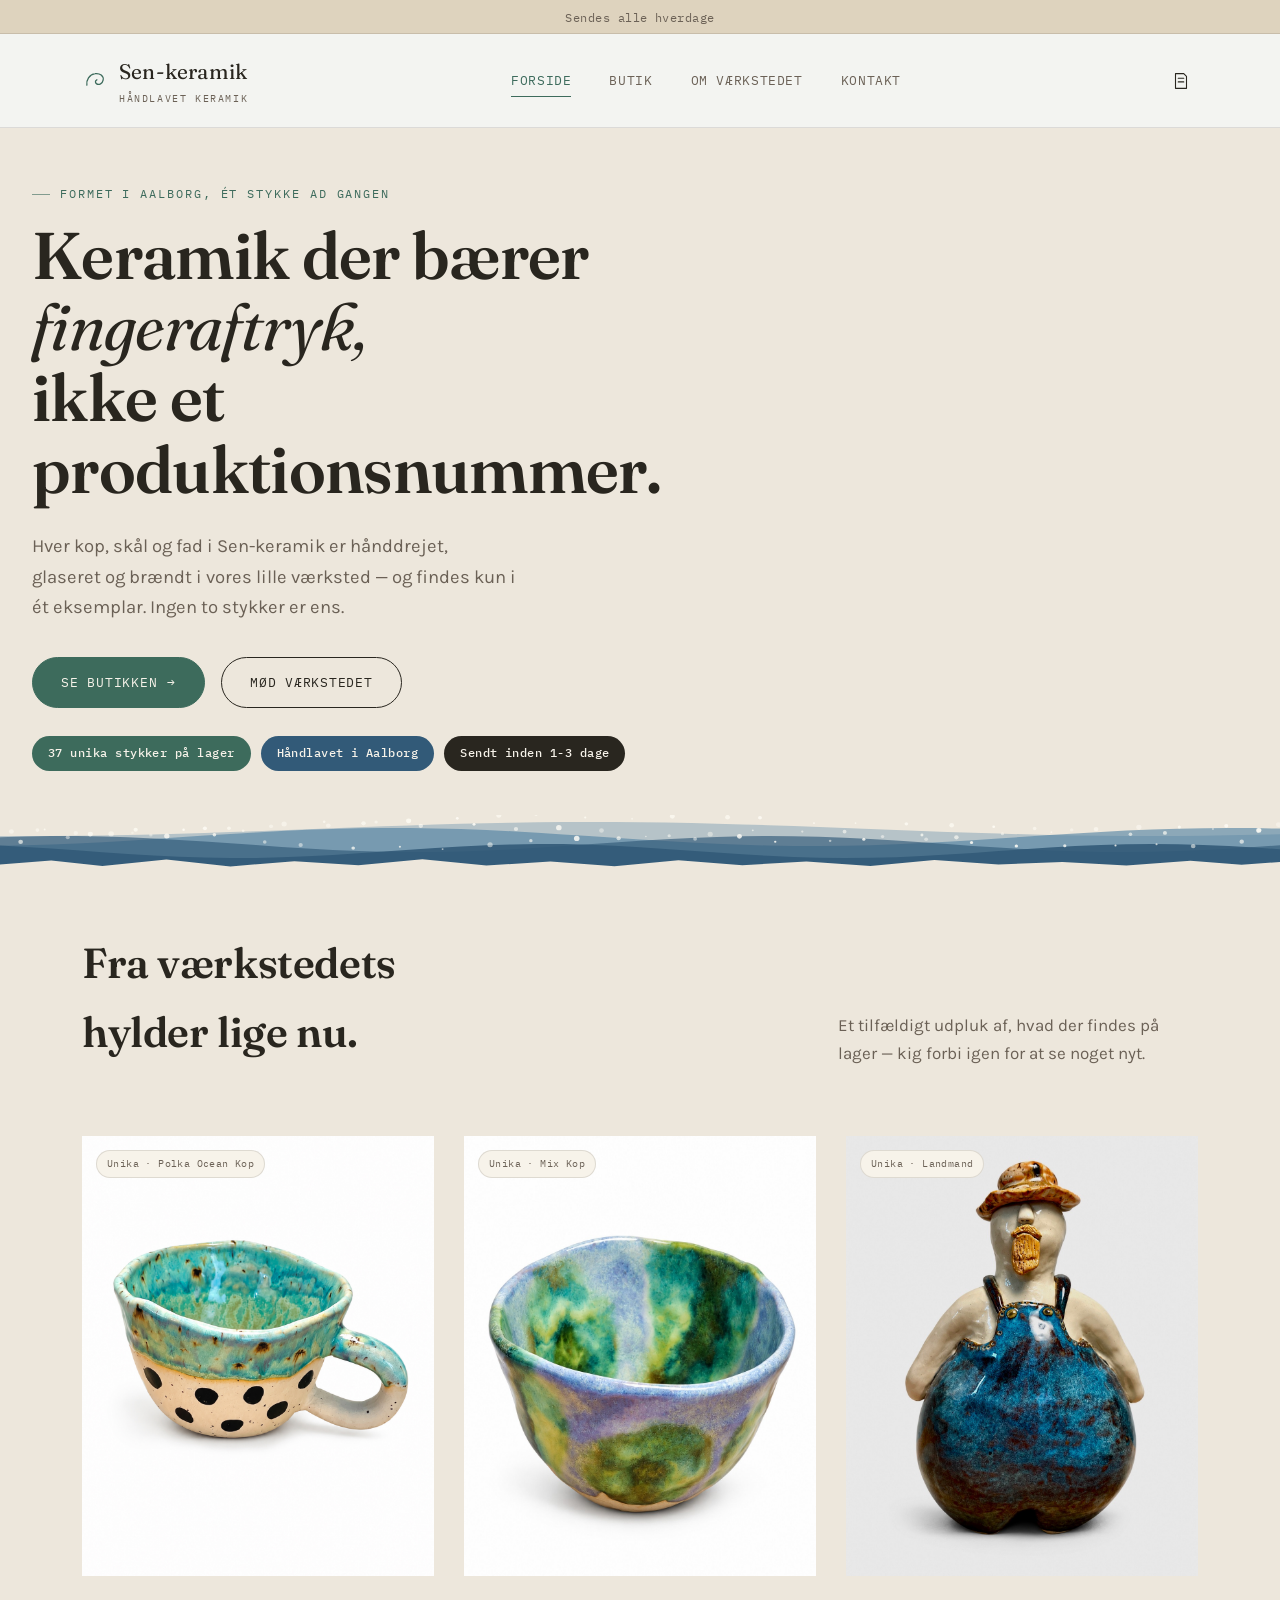
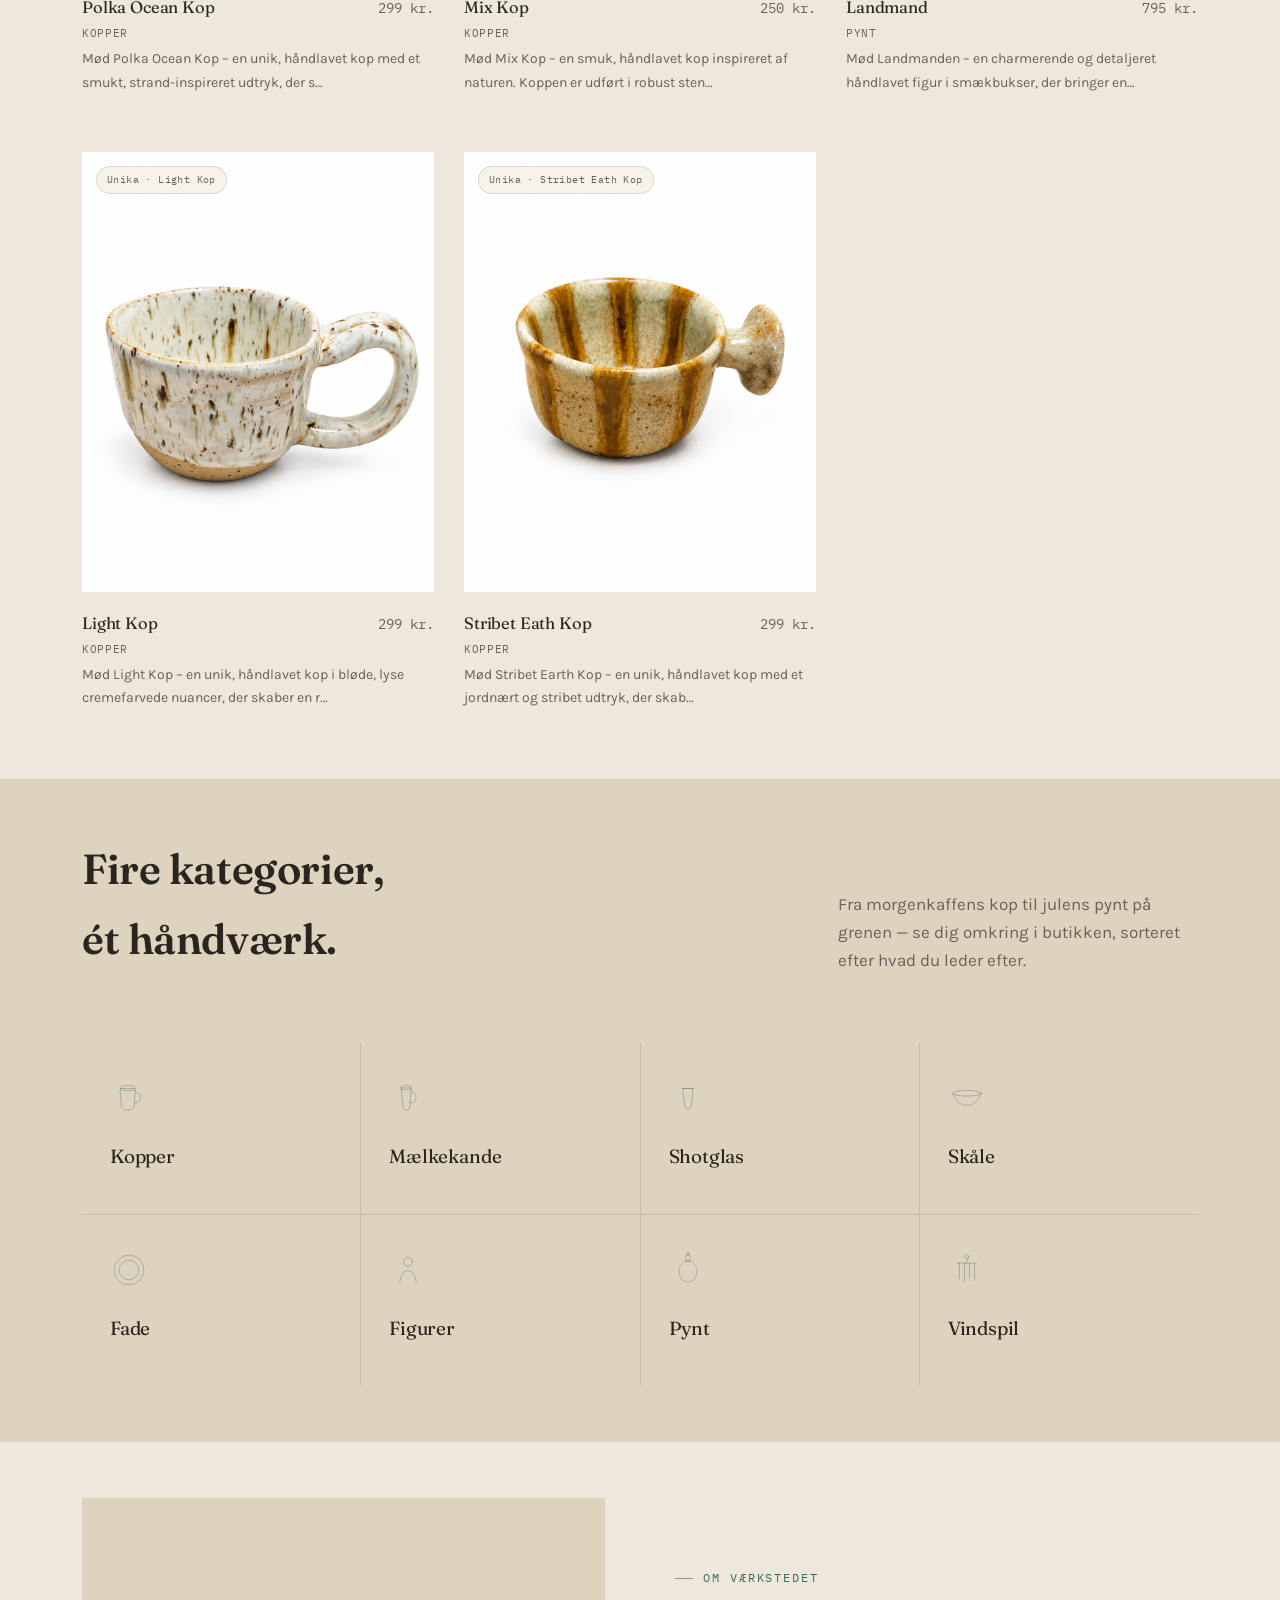
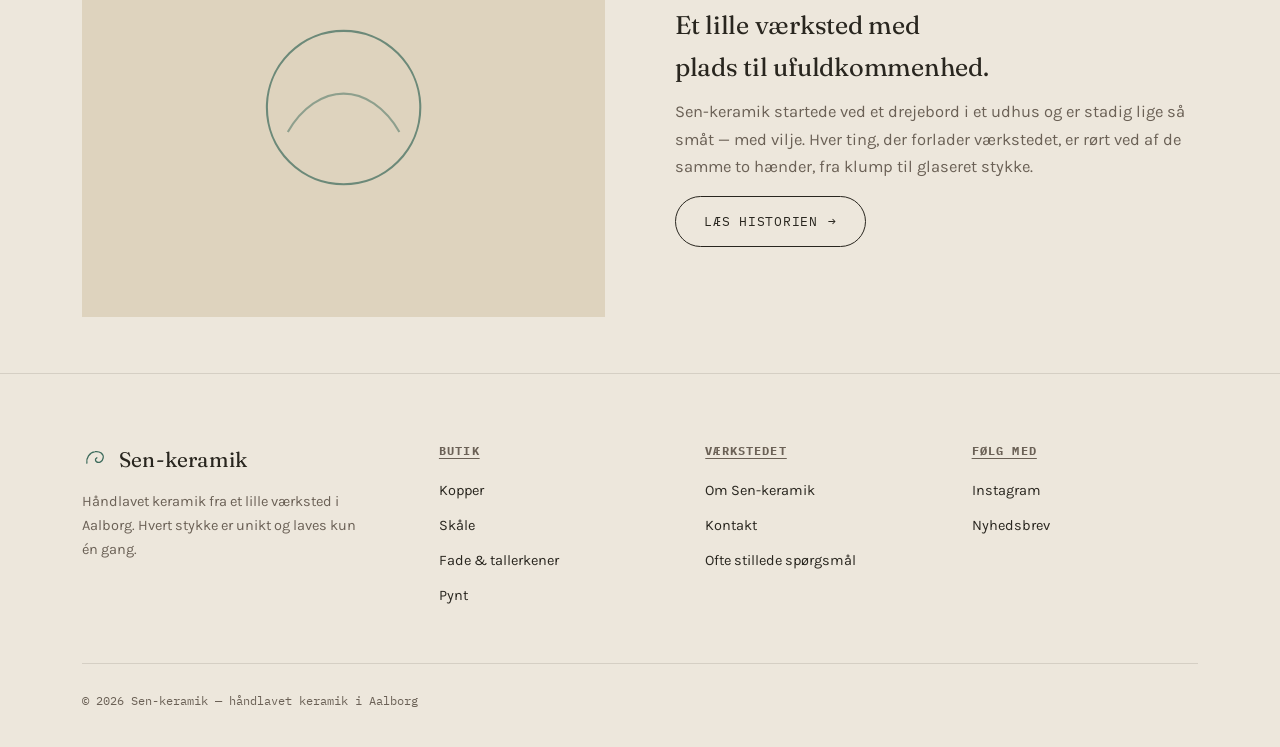
==== commit 39e5f4fc: "Update index.html" ====
--- a/index.html
+++ b/index.html
@@ -51,6 +51,7 @@
           <a href="butik.html#pynt">Pynt</a>
           <a href="butik.html#vindspil">Vindspil</a>
         </div>
+        <div class="nav-drop-col" id="nav-kollektioner-col"></div>
       </div>
     </div>
       <a href="om-vaerkstedet.html">Om værkstedet</a>
--- a/style.css
+++ b/style.css
@@ -162,6 +162,11 @@
 .subtab{padding:7px 16px;border:1px solid var(--line);border-radius:999px;cursor:pointer;background:var(--bone-deep);color:var(--ink-soft);transition:all .25s ease;}
 .subtab:hover{border-color:var(--clay);color:var(--clay);}
 .subtab.active{background:var(--clay);border-color:var(--clay);color:var(--card);}
+
+.kollektion-banner{display:none;align-items:center;gap:14px;margin:-10px 0 30px;padding:12px 18px;background:var(--bone-deep);border:1px solid var(--line);border-radius:4px;font-family:var(--font-mono);font-size:12.5px;}
+.kollektion-banner strong{color:var(--clay);}
+.kollektion-banner button{background:none;border:1px solid var(--line);border-radius:999px;padding:4px 12px;cursor:pointer;color:var(--ink-soft);font-family:var(--font-mono);font-size:11px;}
+.kollektion-banner button:hover{border-color:var(--clay);color:var(--clay);}
 
 .product-grid{display:grid;grid-template-columns:repeat(3,1fr);gap:44px 30px;}
 .p-card{cursor:pointer;}
